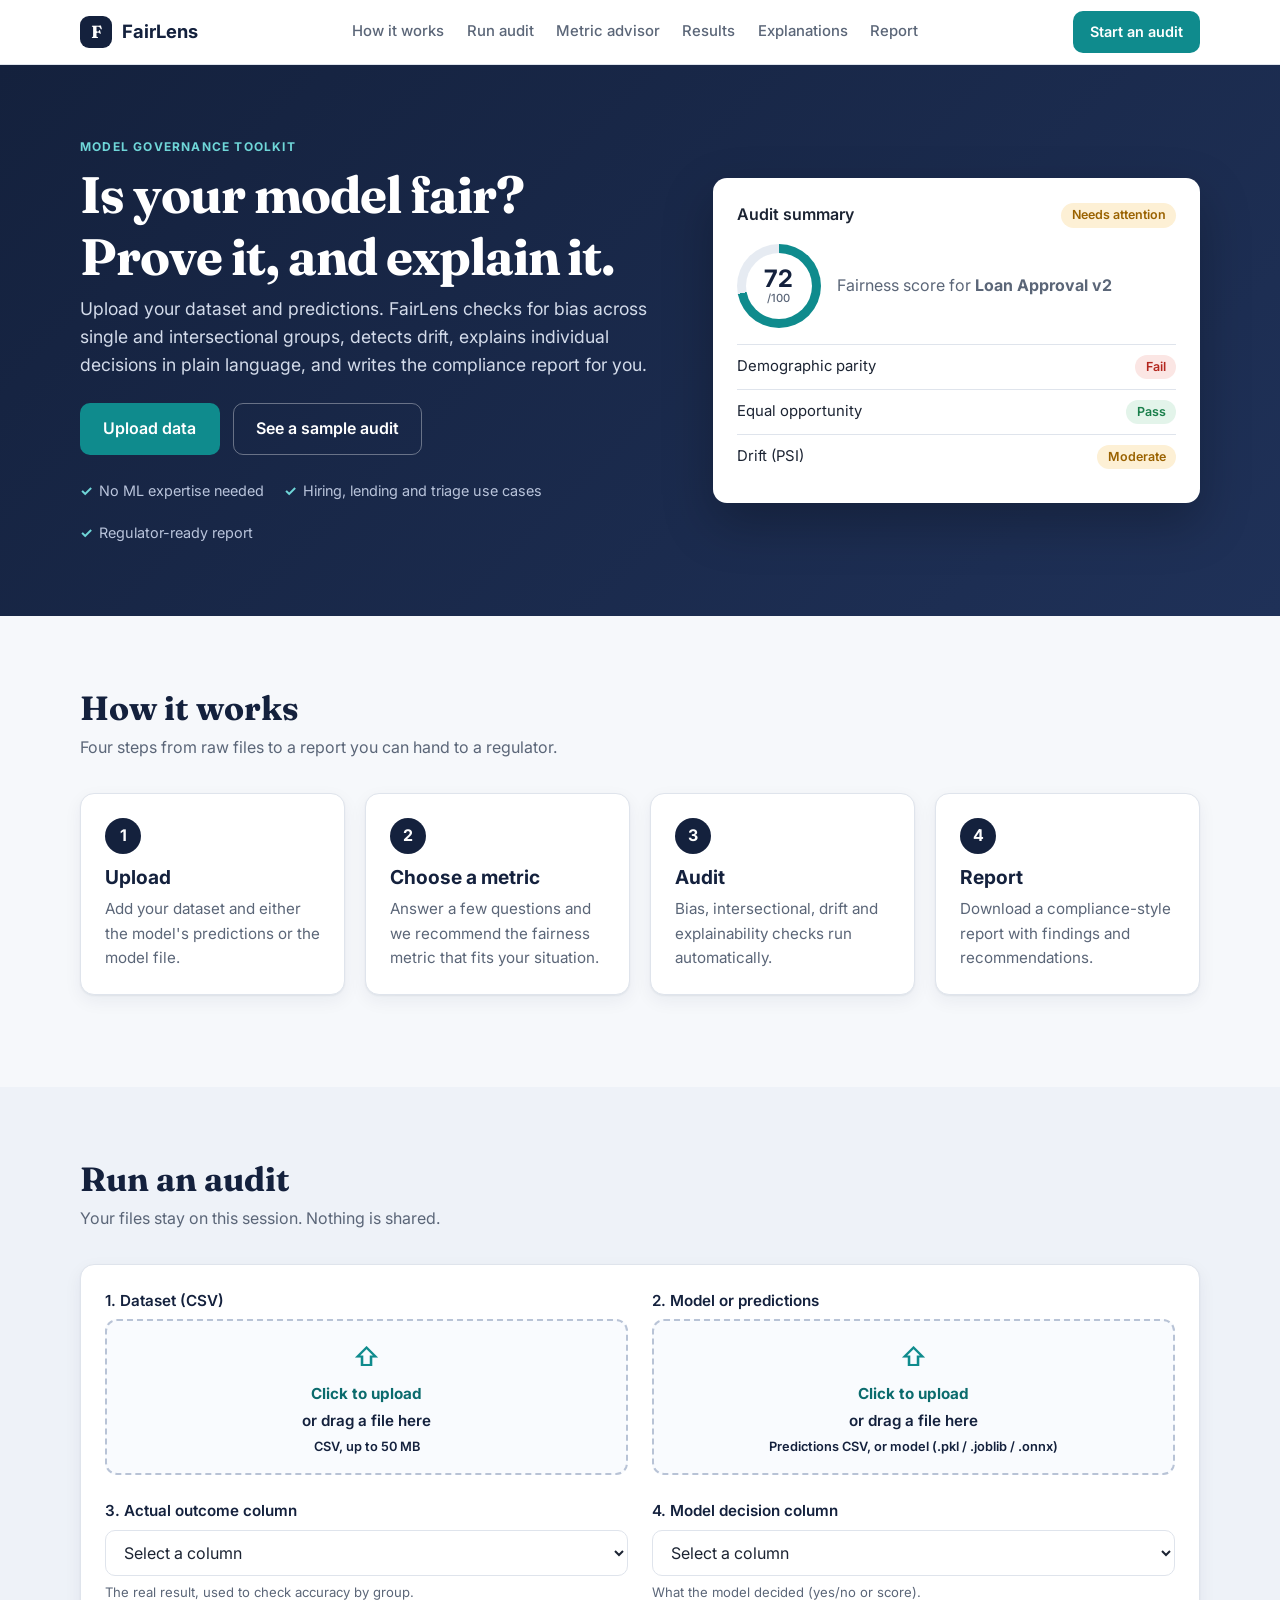
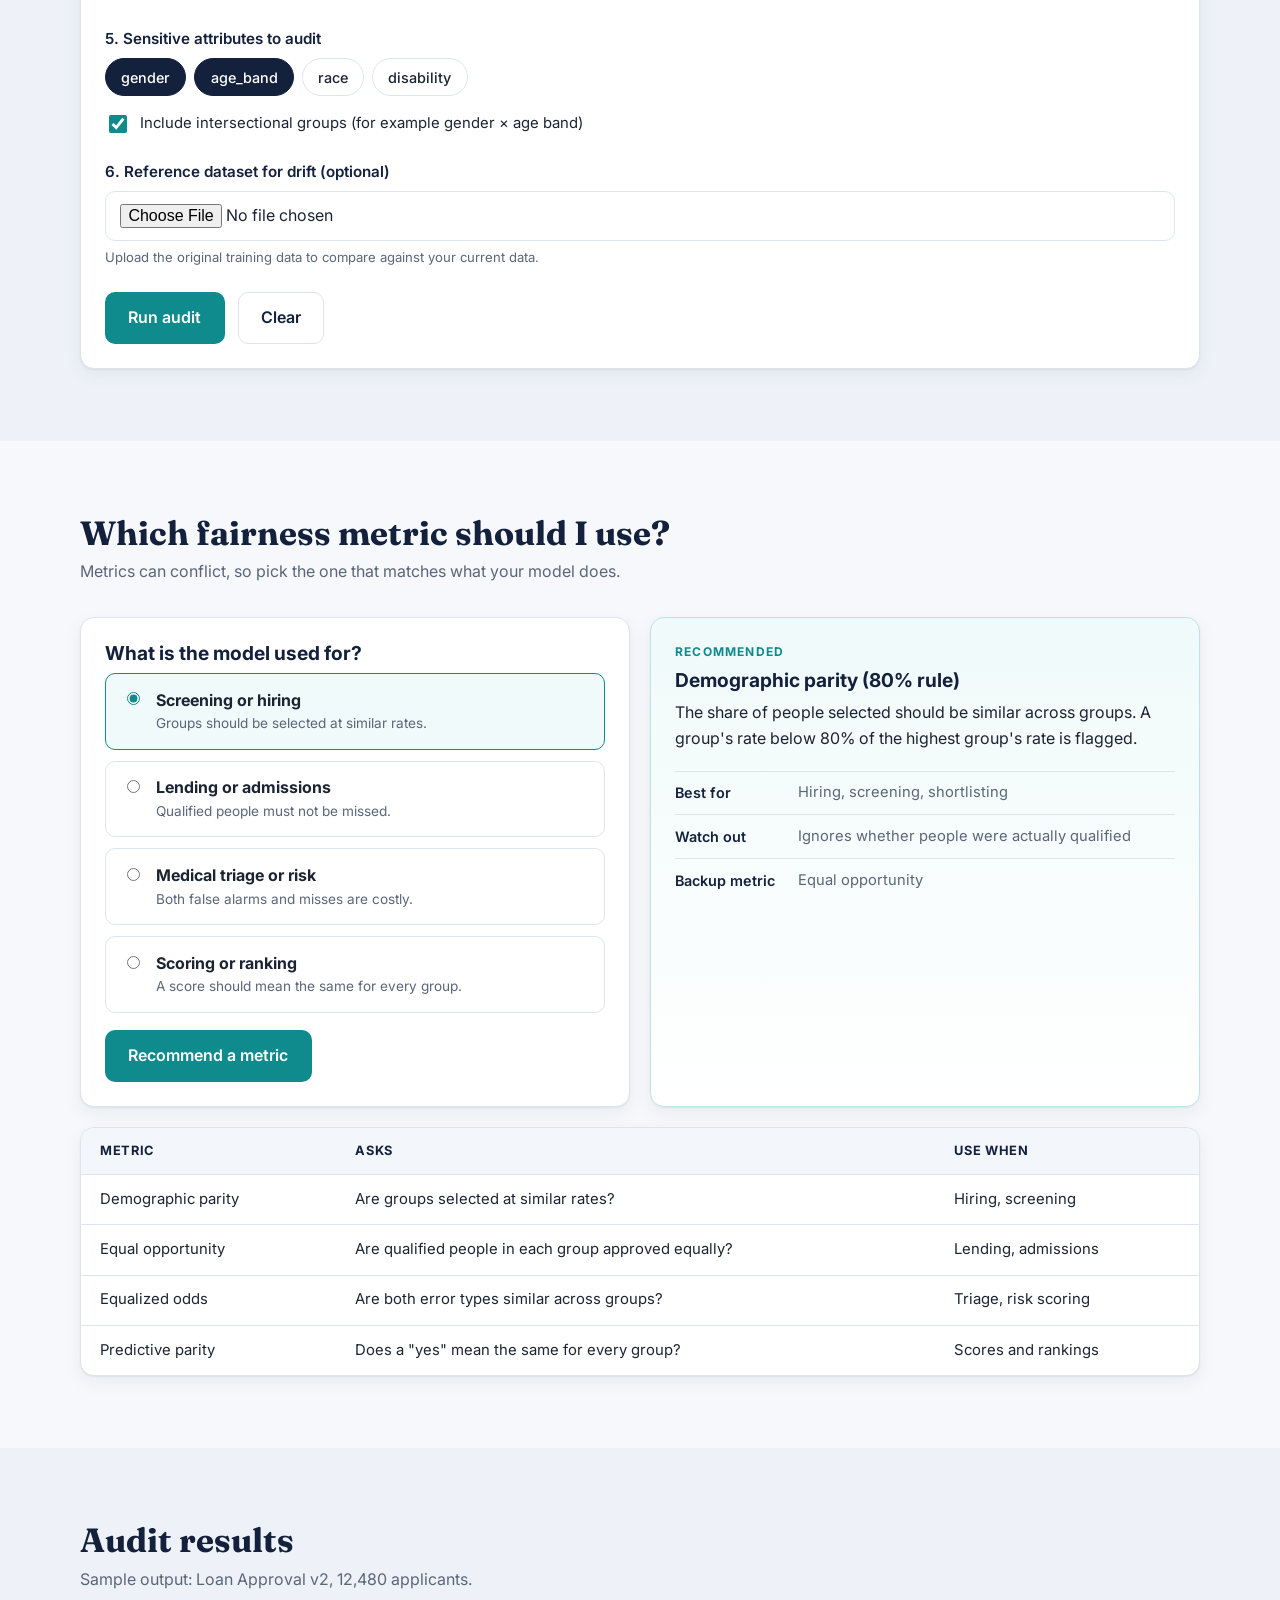
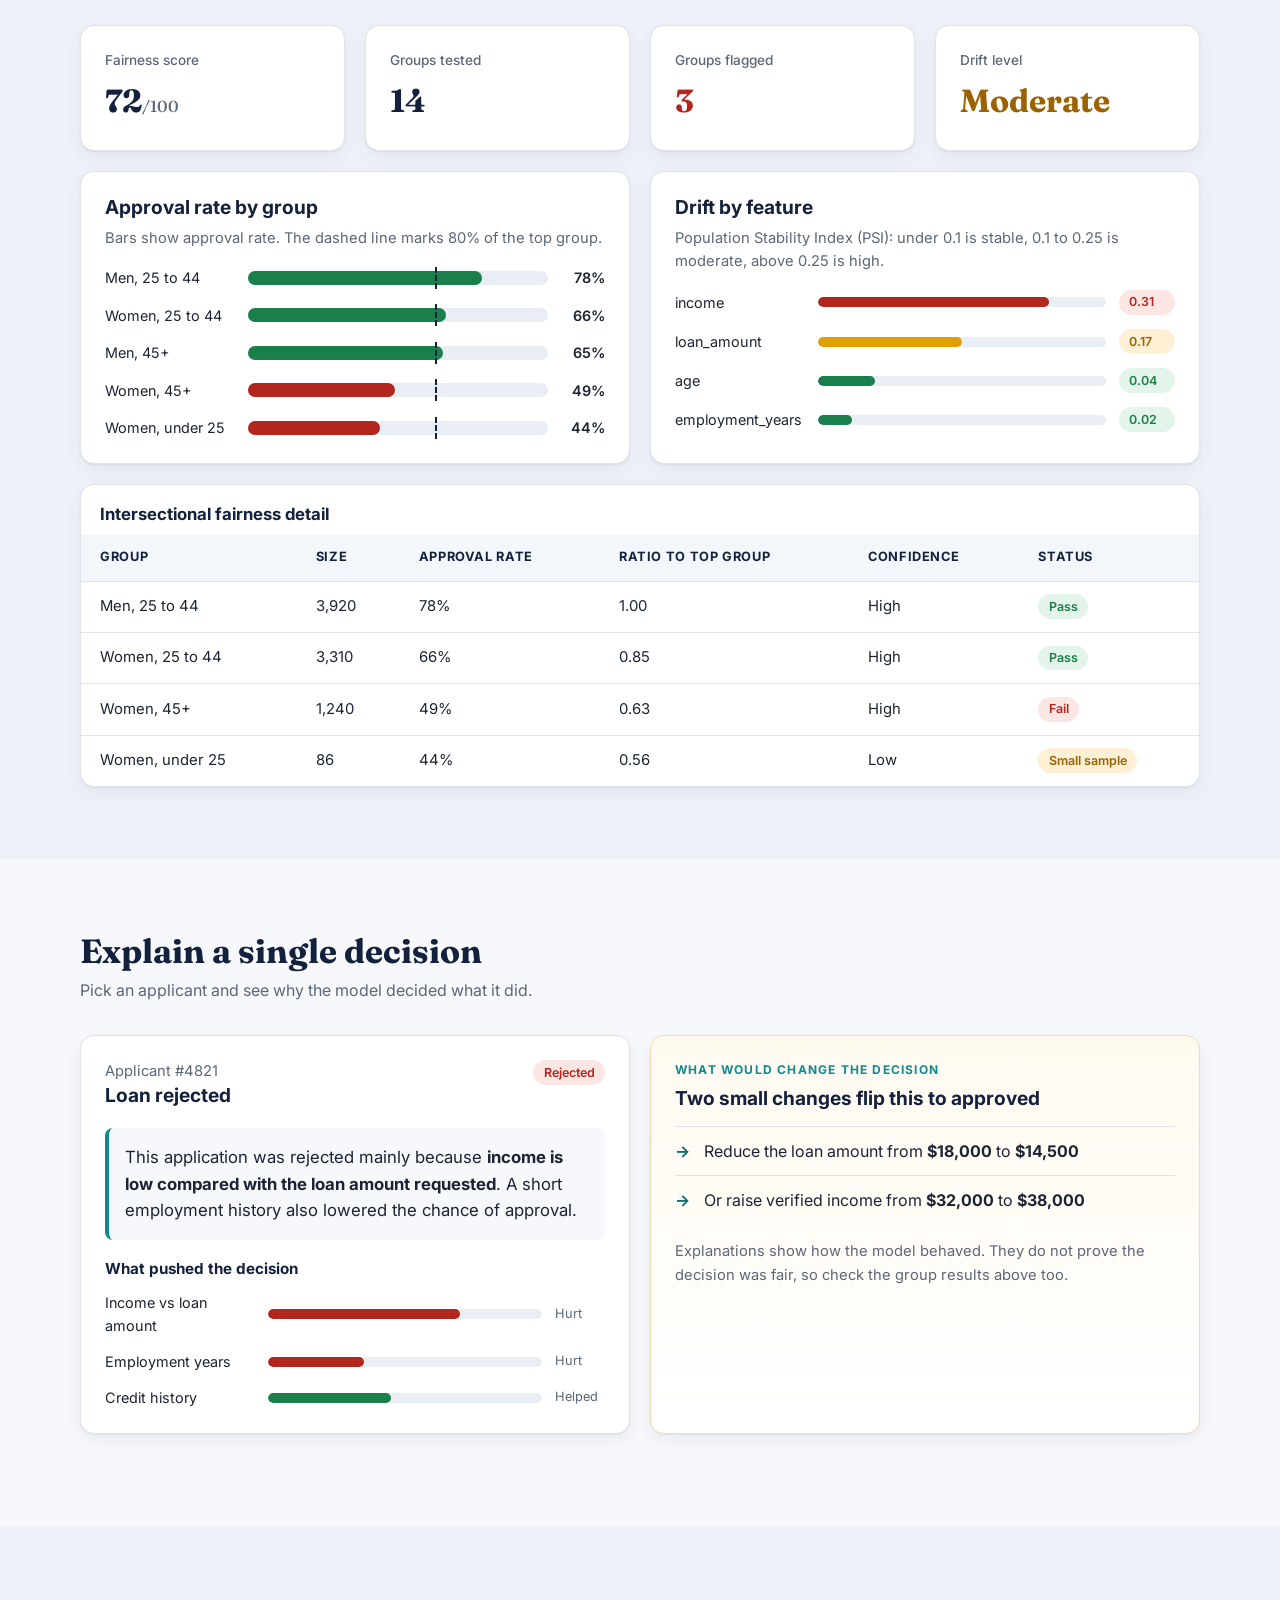
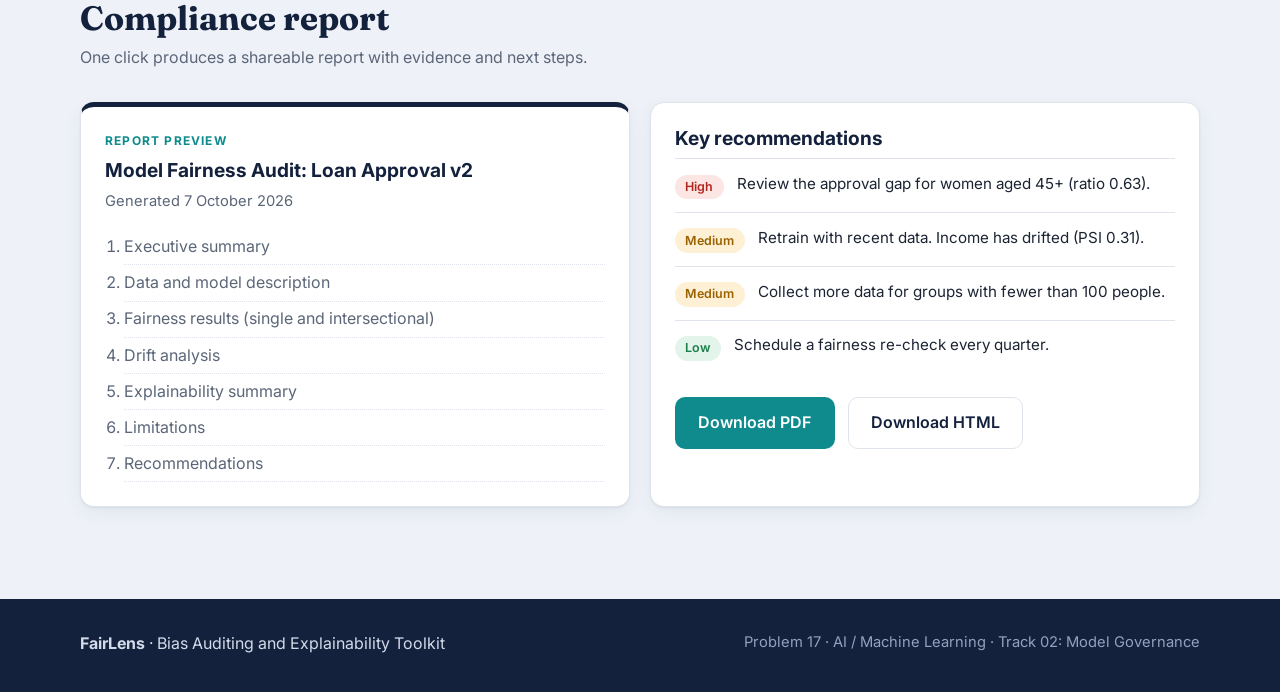
==== index.html @ 7bd5ad3d "Add FairLens audit engine, FastAPI server, and interactive front end - engine/: fairness (single + i" ====
<!DOCTYPE html>
<html lang="en">
<head>
  <meta charset="UTF-8">
  <meta name="viewport" content="width=device-width, initial-scale=1.0">
  <title>FairLens | Bias Audit &amp; Explainability Toolkit</title>
  <meta name="description" content="Upload a dataset and model predictions to get a bias, drift and explainability audit in plain language.">
  <link rel="preconnect" href="https://fonts.googleapis.com">
  <link rel="preconnect" href="https://fonts.gstatic.com" crossorigin>
  <link href="https://fonts.googleapis.com/css2?family=Inter:wght@400;500;600;700&family=Fraunces:opsz,wght@9..144,600;9..144,700&display=swap" rel="stylesheet">
  <link rel="stylesheet" href="style.css">
</head>
<body>

  <!-- ===== HEADER ===== -->
  <header class="site-header">
    <div class="container header-inner">
      <a href="#top" class="logo"><span class="logo-mark">F</span>FairLens</a>
      <nav class="nav" aria-label="Main navigation">
        <a href="#how">How it works</a>
        <a href="#audit">Run audit</a>
        <a href="#advisor">Metric advisor</a>
        <a href="#results">Results</a>
        <a href="#explain">Explanations</a>
        <a href="#report">Report</a>
      </nav>
      <a href="#audit" class="btn btn-primary btn-sm">Start an audit</a>
    </div>
  </header>

  <main id="top">

    <!-- ===== HERO ===== -->
    <section class="hero">
      <div class="container hero-inner">
        <div class="hero-text">
          <p class="eyebrow">Model governance toolkit</p>
          <h1>Is your model fair? Prove it, and explain it.</h1>
          <p class="lead">Upload your dataset and predictions. FairLens checks for bias across single and intersectional groups, detects drift, explains individual decisions in plain language, and writes the compliance report for you.</p>
          <div class="hero-actions">
            <a href="#audit" class="btn btn-primary">Upload data</a>
            <a href="#results" class="btn btn-ghost">See a sample audit</a>
          </div>
          <ul class="hero-points">
            <li>No ML expertise needed</li>
            <li>Hiring, lending and triage use cases</li>
            <li>Regulator-ready report</li>
          </ul>
        </div>
        <div class="hero-card" aria-hidden="true">
          <div class="hero-card-head">
            <span>Audit summary</span>
            <span class="badge badge-warn">Needs attention</span>
          </div>
          <div class="score-row">
            <div class="score-ring"><span>72</span><small>/100</small></div>
            <p>Fairness score for <strong>Loan Approval v2</strong></p>
          </div>
          <ul class="mini-list">
            <li><span>Demographic parity</span><span class="badge badge-bad">Fail</span></li>
            <li><span>Equal opportunity</span><span class="badge badge-ok">Pass</span></li>
            <li><span>Drift (PSI)</span><span class="badge badge-warn">Moderate</span></li>
          </ul>
        </div>
      </div>
    </section>

    <!-- ===== HOW IT WORKS ===== -->
    <section id="how" class="section">
      <div class="container">
        <h2 class="section-title">How it works</h2>
        <p class="section-sub">Four steps from raw files to a report you can hand to a regulator.</p>
        <div class="grid grid-4">
          <article class="card step">
            <span class="step-num">1</span>
            <h3>Upload</h3>
            <p>Add your dataset and either the model's predictions or the model file.</p>
          </article>
          <article class="card step">
            <span class="step-num">2</span>
            <h3>Choose a metric</h3>
            <p>Answer a few questions and we recommend the fairness metric that fits your situation.</p>
          </article>
          <article class="card step">
            <span class="step-num">3</span>
            <h3>Audit</h3>
            <p>Bias, intersectional, drift and explainability checks run automatically.</p>
          </article>
          <article class="card step">
            <span class="step-num">4</span>
            <h3>Report</h3>
            <p>Download a compliance-style report with findings and recommendations.</p>
          </article>
        </div>
      </div>
    </section>

    <!-- ===== UPLOAD / RUN AUDIT ===== -->
    <section id="audit" class="section section-alt">
      <div class="container">
        <h2 class="section-title">Run an audit</h2>
        <p class="section-sub">Your files stay on this session. Nothing is shared.</p>

        <form class="card form" action="#" method="post" enctype="multipart/form-data">
          <div class="form-grid">

            <div class="field">
              <label for="dataset">1. Dataset (CSV)</label>
              <label class="dropzone" for="dataset">
                <span class="dropzone-icon">&#8679;</span>
                <strong>Click to upload</strong> or drag a file here
                <small>CSV, up to 50 MB</small>
              </label>
              <input type="file" id="dataset" name="dataset" accept=".csv" class="visually-hidden">
            </div>

            <div class="field">
              <label for="predictions">2. Model or predictions</label>
              <label class="dropzone" for="predictions">
                <span class="dropzone-icon">&#8679;</span>
                <strong>Click to upload</strong> or drag a file here
                <small>Predictions CSV, or model (.pkl / .joblib / .onnx)</small>
              </label>
              <input type="file" id="predictions" name="predictions" accept=".csv,.pkl,.joblib,.onnx" class="visually-hidden">
            </div>

            <div class="field">
              <label for="target">3. Actual outcome column</label>
              <select id="target" name="target">
                <option>Select a column</option>
                <option>loan_repaid</option>
                <option>hired</option>
                <option>income_over_50k</option>
              </select>
              <small class="hint">The real result, used to check accuracy by group.</small>
            </div>

            <div class="field">
              <label for="prediction-col">4. Model decision column</label>
              <select id="prediction-col" name="prediction-col">
                <option>Select a column</option>
                <option>predicted_approval</option>
                <option>predicted_hire</option>
              </select>
              <small class="hint">What the model decided (yes/no or score).</small>
            </div>

            <div class="field field-wide">
              <label for="sensitive">5. Sensitive attributes to audit</label>
              <div class="chips" id="sensitive">
                <label class="chip"><input type="checkbox" name="sensitive" value="gender" checked><span>gender</span></label>
                <label class="chip"><input type="checkbox" name="sensitive" value="age_band" checked><span>age_band</span></label>
                <label class="chip"><input type="checkbox" name="sensitive" value="race"><span>race</span></label>
                <label class="chip"><input type="checkbox" name="sensitive" value="disability"><span>disability</span></label>
              </div>
              <label class="check">
                <input type="checkbox" name="intersectional" checked>
                <span>Include intersectional groups (for example gender &times; age band)</span>
              </label>
            </div>

            <div class="field field-wide">
              <label for="reference">6. Reference dataset for drift (optional)</label>
              <input type="file" id="reference" name="reference" accept=".csv" class="file-input">
              <small class="hint">Upload the original training data to compare against your current data.</small>
            </div>
          </div>

          <div class="form-actions">
            <button type="submit" class="btn btn-primary">Run audit</button>
            <button type="reset" class="btn btn-ghost">Clear</button>
          </div>
        </form>
      </div>
    </section>

    <!-- ===== METRIC ADVISOR ===== -->
    <section id="advisor" class="section">
      <div class="container">
        <h2 class="section-title">Which fairness metric should I use?</h2>
        <p class="section-sub">Metrics can conflict, so pick the one that matches what your model does.</p>

        <div class="grid grid-2">
          <article class="card advisor">
            <h3>What is the model used for?</h3>
            <form action="#" class="advisor-form">
              <label class="option"><input type="radio" name="usecase" checked><span><strong>Screening or hiring</strong><small>Groups should be selected at similar rates.</small></span></label>
              <label class="option"><input type="radio" name="usecase"><span><strong>Lending or admissions</strong><small>Qualified people must not be missed.</small></span></label>
              <label class="option"><input type="radio" name="usecase"><span><strong>Medical triage or risk</strong><small>Both false alarms and misses are costly.</small></span></label>
              <label class="option"><input type="radio" name="usecase"><span><strong>Scoring or ranking</strong><small>A score should mean the same for every group.</small></span></label>
              <button type="submit" class="btn btn-primary">Recommend a metric</button>
            </form>
          </article>

          <article class="card recommend">
            <p class="eyebrow">Recommended</p>
            <h3>Demographic parity (80% rule)</h3>
            <p>The share of people selected should be similar across groups. A group's rate below 80% of the highest group's rate is flagged.</p>
            <dl class="facts">
              <div><dt>Best for</dt><dd>Hiring, screening, shortlisting</dd></div>
              <div><dt>Watch out</dt><dd>Ignores whether people were actually qualified</dd></div>
              <div><dt>Backup metric</dt><dd>Equal opportunity</dd></div>
            </dl>
          </article>
        </div>

        <div class="table-wrap">
          <table class="table">
            <caption class="visually-hidden">Fairness metrics and when to use them</caption>
            <thead><tr><th>Metric</th><th>Asks</th><th>Use when</th></tr></thead>
            <tbody>
              <tr><td>Demographic parity</td><td>Are groups selected at similar rates?</td><td>Hiring, screening</td></tr>
              <tr><td>Equal opportunity</td><td>Are qualified people in each group approved equally?</td><td>Lending, admissions</td></tr>
              <tr><td>Equalized odds</td><td>Are both error types similar across groups?</td><td>Triage, risk scoring</td></tr>
              <tr><td>Predictive parity</td><td>Does a "yes" mean the same for every group?</td><td>Scores and rankings</td></tr>
            </tbody>
          </table>
        </div>
      </div>
    </section>

    <!-- ===== RESULTS ===== -->
    <section id="results" class="section section-alt">
      <div class="container">
        <h2 class="section-title">Audit results</h2>
        <p class="section-sub">Sample output: Loan Approval v2, 12,480 applicants.</p>

        <div class="grid grid-4 stats">
          <div class="card stat"><span class="stat-label">Fairness score</span><span class="stat-value">72<small>/100</small></span></div>
          <div class="card stat"><span class="stat-label">Groups tested</span><span class="stat-value">14</span></div>
          <div class="card stat stat-bad"><span class="stat-label">Groups flagged</span><span class="stat-value">3</span></div>
          <div class="card stat stat-warn"><span class="stat-label">Drift level</span><span class="stat-value">Moderate</span></div>
        </div>

        <div class="grid grid-2">
          <!-- Bias by group -->
          <article class="card">
            <h3>Approval rate by group</h3>
            <p class="muted">Bars show approval rate. The dashed line marks 80% of the top group.</p>
            <div class="bars">
              <div class="bar-row"><span class="bar-label">Men, 25 to 44</span><div class="bar-track"><div class="bar bar-ok" style="width:78%"></div><span class="threshold"></span></div><span class="bar-value">78%</span></div>
              <div class="bar-row"><span class="bar-label">Women, 25 to 44</span><div class="bar-track"><div class="bar bar-ok" style="width:66%"></div><span class="threshold"></span></div><span class="bar-value">66%</span></div>
              <div class="bar-row"><span class="bar-label">Men, 45+</span><div class="bar-track"><div class="bar bar-ok" style="width:65%"></div><span class="threshold"></span></div><span class="bar-value">65%</span></div>
              <div class="bar-row"><span class="bar-label">Women, 45+</span><div class="bar-track"><div class="bar bar-bad" style="width:49%"></div><span class="threshold"></span></div><span class="bar-value">49%</span></div>
              <div class="bar-row"><span class="bar-label">Women, under 25</span><div class="bar-track"><div class="bar bar-bad" style="width:44%"></div><span class="threshold"></span></div><span class="bar-value">44%</span></div>
            </div>
          </article>

          <!-- Drift -->
          <article class="card">
            <h3>Drift by feature</h3>
            <p class="muted">Population Stability Index (PSI): under 0.1 is stable, 0.1 to 0.25 is moderate, above 0.25 is high.</p>
            <ul class="drift-list">
              <li><span>income</span><div class="meter"><div class="meter-fill bar-bad" style="width:80%"></div></div><span class="badge badge-bad">0.31</span></li>
              <li><span>loan_amount</span><div class="meter"><div class="meter-fill bar-warn" style="width:50%"></div></div><span class="badge badge-warn">0.17</span></li>
              <li><span>age</span><div class="meter"><div class="meter-fill bar-ok" style="width:20%"></div></div><span class="badge badge-ok">0.04</span></li>
              <li><span>employment_years</span><div class="meter"><div class="meter-fill bar-ok" style="width:12%"></div></div><span class="badge badge-ok">0.02</span></li>
            </ul>
          </article>
        </div>

        <!-- Fairness table -->
        <div class="table-wrap">
          <table class="table">
            <caption>Intersectional fairness detail</caption>
            <thead>
              <tr><th>Group</th><th>Size</th><th>Approval rate</th><th>Ratio to top group</th><th>Confidence</th><th>Status</th></tr>
            </thead>
            <tbody>
              <tr><td>Men, 25 to 44</td><td>3,920</td><td>78%</td><td>1.00</td><td>High</td><td><span class="badge badge-ok">Pass</span></td></tr>
              <tr><td>Women, 25 to 44</td><td>3,310</td><td>66%</td><td>0.85</td><td>High</td><td><span class="badge badge-ok">Pass</span></td></tr>
              <tr><td>Women, 45+</td><td>1,240</td><td>49%</td><td>0.63</td><td>High</td><td><span class="badge badge-bad">Fail</span></td></tr>
              <tr><td>Women, under 25</td><td>86</td><td>44%</td><td>0.56</td><td>Low</td><td><span class="badge badge-warn">Small sample</span></td></tr>
            </tbody>
          </table>
        </div>
      </div>
    </section>

    <!-- ===== EXPLANATIONS ===== -->
    <section id="explain" class="section">
      <div class="container">
        <h2 class="section-title">Explain a single decision</h2>
        <p class="section-sub">Pick an applicant and see why the model decided what it did.</p>

        <div class="grid grid-2">
          <article class="card decision">
            <div class="decision-head">
              <div>
                <p class="muted">Applicant #4821</p>
                <h3>Loan rejected</h3>
              </div>
              <span class="badge badge-bad">Rejected</span>
            </div>
            <p class="plain">This application was rejected mainly because <strong>income is low compared with the loan amount requested</strong>. A short employment history also lowered the chance of approval.</p>

            <h4>What pushed the decision</h4>
            <ul class="factors">
              <li><span>Income vs loan amount</span><div class="factor-track"><div class="factor factor-neg" style="width:70%"></div></div><span class="factor-note">Hurt</span></li>
              <li><span>Employment years</span><div class="factor-track"><div class="factor factor-neg" style="width:35%"></div></div><span class="factor-note">Hurt</span></li>
              <li><span>Credit history</span><div class="factor-track"><div class="factor factor-pos" style="width:45%"></div></div><span class="factor-note">Helped</span></li>
            </ul>
          </article>

          <article class="card counterfactual">
            <p class="eyebrow">What would change the decision</p>
            <h3>Two small changes flip this to approved</h3>
            <ul class="check-list">
              <li>Reduce the loan amount from <strong>$18,000</strong> to <strong>$14,500</strong></li>
              <li>Or raise verified income from <strong>$32,000</strong> to <strong>$38,000</strong></li>
            </ul>
            <p class="muted">Explanations show how the model behaved. They do not prove the decision was fair, so check the group results above too.</p>
          </article>
        </div>
      </div>
    </section>

    <!-- ===== REPORT ===== -->
    <section id="report" class="section section-alt">
      <div class="container">
        <h2 class="section-title">Compliance report</h2>
        <p class="section-sub">One click produces a shareable report with evidence and next steps.</p>

        <div class="grid grid-2">
          <article class="card paper">
            <p class="eyebrow">Report preview</p>
            <h3>Model Fairness Audit: Loan Approval v2</h3>
            <p class="muted">Generated 7 October 2026</p>
            <ol class="toc">
              <li>Executive summary</li>
              <li>Data and model description</li>
              <li>Fairness results (single and intersectional)</li>
              <li>Drift analysis</li>
              <li>Explainability summary</li>
              <li>Limitations</li>
              <li>Recommendations</li>
            </ol>
          </article>

          <article class="card">
            <h3>Key recommendations</h3>
            <ul class="reco">
              <li><span class="badge badge-bad">High</span> Review the approval gap for women aged 45+ (ratio 0.63).</li>
              <li><span class="badge badge-warn">Medium</span> Retrain with recent data. Income has drifted (PSI 0.31).</li>
              <li><span class="badge badge-warn">Medium</span> Collect more data for groups with fewer than 100 people.</li>
              <li><span class="badge badge-ok">Low</span> Schedule a fairness re-check every quarter.</li>
            </ul>
            <div class="form-actions">
              <a href="#" class="btn btn-primary">Download PDF</a>
              <a href="#" class="btn btn-ghost">Download HTML</a>
            </div>
          </article>
        </div>
      </div>
    </section>

  </main>

  <!-- ===== FOOTER ===== -->
  <footer class="site-footer">
    <div class="container footer-inner">
      <p><strong>FairLens</strong> &middot; Bias Auditing and Explainability Toolkit</p>
      <p class="muted">Problem 17 &middot; AI / Machine Learning &middot; Track 02: Model Governance</p>
    </div>
  </footer>

  <script src="app.js"></script>
</body>
</html>
---- style.css ----
/* ===== FairLens styles ===== */

:root {
  --navy: #14213d;
  --navy-2: #1f3158;
  --teal: #0f8b8d;
  --teal-dark: #0b6b6d;
  --bg: #f6f8fb;
  --surface: #ffffff;
  --text: #1c2433;
  --muted: #5b6678;
  --border: #dfe4ec;

  --ok: #1a7f4b;
  --ok-bg: #e3f4ea;
  --warn: #9a6200;
  --warn-bg: #fdf0d5;
  --bad: #b3261e;
  --bad-bg: #fbe6e4;

  --radius: 14px;
  --shadow: 0 1px 2px rgba(20, 33, 61, .06), 0 6px 18px rgba(20, 33, 61, .06);
}

/* ===== Base ===== */
*, *::before, *::after { box-sizing: border-box; }

html { scroll-behavior: smooth; scroll-padding-top: 80px; }

body {
  margin: 0;
  font-family: "Inter", system-ui, -apple-system, "Segoe UI", sans-serif;
  font-size: 16px;
  line-height: 1.6;
  color: var(--text);
  background: var(--bg);
}

h1, h2, h3, h4 { line-height: 1.2; margin: 0 0 .5rem; color: var(--navy); }
h1, h2 { font-family: "Fraunces", Georgia, serif; }
h1 { font-size: clamp(2rem, 4.5vw, 3.2rem); letter-spacing: -.02em; }
h2 { font-size: clamp(1.6rem, 3vw, 2.1rem); }
h3 { font-size: 1.2rem; }
h4 { font-size: .95rem; margin-top: 1.25rem; }
p { margin: 0 0 1rem; }
a { color: var(--teal-dark); }

.container { width: min(1120px, 100% - 2.5rem); margin-inline: auto; }
.muted { color: var(--muted); font-size: .92rem; }

.visually-hidden {
  position: absolute; width: 1px; height: 1px; padding: 0; margin: -1px;
  overflow: hidden; clip: rect(0, 0, 0, 0); white-space: nowrap; border: 0;
}

:focus-visible { outline: 3px solid var(--teal); outline-offset: 2px; }

/* ===== Header ===== */
.site-header {
  position: sticky; top: 0; z-index: 50;
  background: rgba(255, 255, 255, .92);
  backdrop-filter: blur(8px);
  border-bottom: 1px solid var(--border);
}
.header-inner { display: flex; align-items: center; justify-content: space-between; gap: 1rem; height: 64px; }

.logo { display: flex; align-items: center; gap: .6rem; font-weight: 700; font-size: 1.15rem; color: var(--navy); text-decoration: none; }
.logo-mark {
  display: grid; place-items: center; width: 32px; height: 32px;
  background: var(--navy); color: #fff; border-radius: 9px;
  font-family: "Fraunces", serif; font-size: 1.1rem;
}

.nav { display: flex; gap: 1.4rem; }
.nav a { color: var(--muted); text-decoration: none; font-size: .93rem; font-weight: 500; }
.nav a:hover { color: var(--navy); }

/* ===== Buttons ===== */
.btn {
  display: inline-flex; align-items: center; justify-content: center;
  padding: .75rem 1.4rem; border-radius: 10px;
  font: inherit; font-weight: 600; text-decoration: none; cursor: pointer;
  border: 1px solid transparent; transition: background .15s, transform .15s;
}
.btn-sm { padding: .5rem 1rem; font-size: .9rem; }
.btn-primary { background: var(--teal); color: #fff; }
.btn-primary:hover { background: var(--teal-dark); transform: translateY(-1px); }
.btn-ghost { background: transparent; color: var(--navy); border-color: var(--border); }
.btn-ghost:hover { background: #fff; border-color: var(--navy-2); }

/* ===== Hero ===== */
.hero { background: linear-gradient(135deg, var(--navy) 0%, var(--navy-2) 100%); color: #fff; padding: 4.5rem 0; }
.hero h1 { color: #fff; }
.hero-inner { display: grid; grid-template-columns: 1.2fr 1fr; gap: 3rem; align-items: center; }
.eyebrow { text-transform: uppercase; letter-spacing: .1em; font-size: .75rem; font-weight: 700; color: var(--teal); margin-bottom: .5rem; }
.hero .eyebrow { color: #6fd6d8; }
.lead { font-size: 1.1rem; color: #d3dbea; max-width: 56ch; }
.hero-actions { display: flex; gap: .8rem; flex-wrap: wrap; margin: 1.5rem 0; }
.hero .btn-ghost { color: #fff; border-color: rgba(255, 255, 255, .35); }
.hero .btn-ghost:hover { background: rgba(255, 255, 255, .1); }
.hero-points { list-style: none; padding: 0; margin: 0; display: flex; gap: 1.2rem; flex-wrap: wrap; color: #b9c4db; font-size: .9rem; }
.hero-points li::before { content: "\2713"; color: #6fd6d8; margin-right: .4rem; font-weight: 700; }

.hero-card { background: #fff; color: var(--text); border-radius: var(--radius); padding: 1.5rem; box-shadow: 0 20px 50px rgba(0, 0, 0, .25); }
.hero-card-head { display: flex; justify-content: space-between; align-items: center; font-weight: 600; margin-bottom: 1rem; }
.score-row { display: flex; align-items: center; gap: 1rem; margin-bottom: 1rem; }
.score-row p { margin: 0; color: var(--muted); }
.score-ring {
  flex: none; width: 84px; height: 84px; border-radius: 50%;
  display: grid; place-content: center; text-align: center;
  background: conic-gradient(var(--teal) 0 72%, #e6ebf2 72% 100%);
  position: relative; font-weight: 700; font-size: 1.5rem; color: var(--navy);
}
.score-ring::before { content: ""; position: absolute; inset: 9px; background: #fff; border-radius: 50%; }
.score-ring span, .score-ring small { position: relative; line-height: 1; }
.score-ring small { font-size: .7rem; color: var(--muted); font-weight: 500; margin-top: 2px; }
.mini-list { list-style: none; padding: 0; margin: 0; }
.mini-list li { display: flex; justify-content: space-between; align-items: center; padding: .6rem 0; border-top: 1px solid var(--border); font-size: .93rem; }

/* ===== Sections ===== */
.section { padding: 4.5rem 0; }
.section-alt { background: #eef2f8; }
.section-title { margin-bottom: .4rem; }
.section-sub { color: var(--muted); margin-bottom: 2rem; max-width: 62ch; }

/* ===== Layout helpers ===== */
.grid { display: grid; gap: 1.25rem; margin-bottom: 1.25rem; }
.grid-2 { grid-template-columns: repeat(2, 1fr); }
.grid-4 { grid-template-columns: repeat(4, 1fr); }

/* ===== Cards ===== */
.card { background: var(--surface); border: 1px solid var(--border); border-radius: var(--radius); padding: 1.5rem; box-shadow: var(--shadow); }

.step { position: relative; }
.step-num {
  display: grid; place-items: center; width: 36px; height: 36px; margin-bottom: .8rem;
  background: var(--navy); color: #fff; border-radius: 50%; font-weight: 700;
}
.step p { color: var(--muted); margin: 0; font-size: .95rem; }

/* ===== Badges ===== */
.badge { display: inline-block; padding: .15rem .65rem; border-radius: 999px; font-size: .78rem; font-weight: 600; white-space: nowrap; }
.badge-ok { background: var(--ok-bg); color: var(--ok); }
.badge-warn { background: var(--warn-bg); color: var(--warn); }
.badge-bad { background: var(--bad-bg); color: var(--bad); }

/* ===== Form ===== */
.form-grid { display: grid; grid-template-columns: 1fr 1fr; gap: 1.5rem; }
.field { display: flex; flex-direction: column; gap: .4rem; }
.field-wide { grid-column: 1 / -1; }
.field > label:not(.dropzone):not(.check), .field > label[for] { font-weight: 600; font-size: .95rem; color: var(--navy); }
.hint { color: var(--muted); font-size: .82rem; }

select, .file-input {
  width: 100%; padding: .7rem .9rem; font: inherit; color: var(--text);
  background: #fff; border: 1px solid var(--border); border-radius: 10px;
}
select:hover, .file-input:hover { border-color: var(--navy-2); }

.dropzone {
  display: flex; flex-direction: column; align-items: center; justify-content: center; gap: .2rem;
  min-height: 130px; padding: 1rem; text-align: center; cursor: pointer;
  border: 2px dashed #b8c3d6; border-radius: 12px; background: #f9fbfe; color: var(--muted);
  font-weight: 400; transition: border-color .15s, background .15s;
}
.dropzone:hover { border-color: var(--teal); background: #f0fafa; }
.dropzone strong { color: var(--teal-dark); }
.dropzone small { font-size: .8rem; }
.dropzone-icon { font-size: 1.6rem; color: var(--teal); }

.chips { display: flex; flex-wrap: wrap; gap: .5rem; }
.chip input { position: absolute; opacity: 0; pointer-events: none; }
.chip span {
  display: inline-block; padding: .4rem .95rem; border: 1px solid var(--border);
  border-radius: 999px; background: #fff; cursor: pointer; font-size: .9rem; font-weight: 500;
}
.chip input:checked + span { background: var(--navy); color: #fff; border-color: var(--navy); }
.chip input:focus-visible + span { outline: 3px solid var(--teal); outline-offset: 2px; }

.check { display: flex; align-items: center; gap: .6rem; margin-top: .6rem; font-size: .93rem; font-weight: 400; }
.check input { width: 18px; height: 18px; accent-color: var(--teal); }

.form-actions { display: flex; gap: .8rem; margin-top: 1.5rem; flex-wrap: wrap; }

/* ===== Advisor ===== */
.advisor-form { display: flex; flex-direction: column; gap: .7rem; }
.option {
  display: flex; gap: .8rem; align-items: flex-start; padding: .85rem 1rem; cursor: pointer;
  border: 1px solid var(--border); border-radius: 10px; background: #fff; transition: border-color .15s, background .15s;
}
.option:hover { border-color: var(--teal); }
.option:has(input:checked) { border-color: var(--teal); background: #f0fafa; }
.option input { margin-top: .3rem; accent-color: var(--teal); }
.option span { display: flex; flex-direction: column; }
.option small { color: var(--muted); font-size: .85rem; }
.advisor-form .btn { align-self: flex-start; margin-top: .4rem; }

.recommend { background: linear-gradient(180deg, #f0fafa, #fff); border-color: #bfe3e4; }
.facts { margin: 1.2rem 0 0; }
.facts div { display: grid; grid-template-columns: 110px 1fr; gap: .8rem; padding: .6rem 0; border-top: 1px solid var(--border); }
.facts dt { font-weight: 600; color: var(--navy); font-size: .9rem; }
.facts dd { margin: 0; color: var(--muted); font-size: .92rem; }

/* ===== Tables ===== */
.table-wrap { overflow-x: auto; margin-top: 1.25rem; border: 1px solid var(--border); border-radius: var(--radius); background: #fff; box-shadow: var(--shadow); }
.table { width: 100%; border-collapse: collapse; font-size: .93rem; }
.table caption { text-align: left; padding: 1rem 1.2rem .4rem; font-weight: 700; font-size: 1.05rem; color: var(--navy); }
.table th, .table td { padding: .8rem 1.2rem; text-align: left; border-bottom: 1px solid var(--border); }
.table th { background: #f3f6fb; color: var(--navy); font-size: .8rem; text-transform: uppercase; letter-spacing: .05em; }
.table tbody tr:last-child td { border-bottom: 0; }
.table tbody tr:hover { background: #fafcff; }

/* ===== Results ===== */
.stat { display: flex; flex-direction: column; gap: .2rem; }
.stat-label { color: var(--muted); font-size: .85rem; font-weight: 500; }
.stat-value { font-family: "Fraunces", serif; font-size: 2rem; font-weight: 700; color: var(--navy); }
.stat-value small { font-size: 1rem; color: var(--muted); font-weight: 500; }
.stat-bad .stat-value { color: var(--bad); }
.stat-warn .stat-value { color: var(--warn); }

.bars { margin-top: 1rem; display: flex; flex-direction: column; gap: .9rem; }
.bar-row { display: grid; grid-template-columns: 130px 1fr 44px; gap: .8rem; align-items: center; font-size: .9rem; }
.bar-track { position: relative; height: 14px; background: #e9eef5; border-radius: 999px; }
.bar { height: 100%; border-radius: 999px; }
.threshold { position: absolute; top: -4px; bottom: -4px; left: 62.4%; border-left: 2px dashed var(--navy); }
.bar-value { font-weight: 600; text-align: right; }

.bar-ok { background: var(--ok); }
.bar-warn { background: #e0a100; }
.bar-bad { background: var(--bad); }

.drift-list { list-style: none; padding: 0; margin: 1rem 0 0; display: flex; flex-direction: column; gap: .9rem; }
.drift-list li { display: grid; grid-template-columns: 130px 1fr 56px; gap: .8rem; align-items: center; font-size: .9rem; }
.meter { height: 10px; background: #e9eef5; border-radius: 999px; overflow: hidden; }
.meter-fill { height: 100%; border-radius: 999px; }

/* ===== Explanation ===== */
.decision-head { display: flex; justify-content: space-between; align-items: flex-start; margin-bottom: .8rem; }
.decision-head p { margin: 0; }
.plain { font-size: 1.05rem; padding: 1rem; background: #f6f8fb; border-left: 4px solid var(--teal); border-radius: 8px; }
.factors { list-style: none; padding: 0; margin: .8rem 0 0; display: flex; flex-direction: column; gap: .8rem; }
.factors li { display: grid; grid-template-columns: 150px 1fr 50px; gap: .8rem; align-items: center; font-size: .9rem; }
.factor-track { height: 10px; background: #e9eef5; border-radius: 999px; overflow: hidden; }
.factor { height: 100%; border-radius: 999px; }
.factor-neg { background: var(--bad); }
.factor-pos { background: var(--ok); }
.factor-note { font-size: .8rem; color: var(--muted); }

.counterfactual { background: linear-gradient(180deg, #fffaf0, #fff); border-color: #f0dcae; }
.check-list { list-style: none; padding: 0; margin: 1rem 0; }
.check-list li { padding: .7rem 0 .7rem 1.8rem; position: relative; border-top: 1px solid var(--border); }
.check-list li::before { content: "\2192"; position: absolute; left: 0; color: var(--teal-dark); font-weight: 700; }

/* ===== Report ===== */
.paper { background: #fff; border-top: 5px solid var(--navy); }
.toc { padding-left: 1.2rem; margin: 1rem 0 0; color: var(--muted); }
.toc li { padding: .3rem 0; border-bottom: 1px dotted var(--border); }
.reco { list-style: none; padding: 0; margin: 0; }
.reco li { padding: .8rem 0; border-top: 1px solid var(--border); display: flex; gap: .8rem; align-items: flex-start; font-size: .95rem; }
.reco .badge { flex: none; margin-top: .15rem; }

/* ===== Footer ===== */
.site-footer { background: var(--navy); color: #d3dbea; padding: 2rem 0; }
.site-footer .muted { color: #93a1be; margin: 0; }
.site-footer p { margin: 0 0 .2rem; }
.footer-inner { display: flex; justify-content: space-between; gap: 1rem; flex-wrap: wrap; }

/* ===== Responsive ===== */
@media (max-width: 900px) {
  .nav { display: none; }
  .hero-inner, .grid-2 { grid-template-columns: 1fr; }
  .grid-4 { grid-template-columns: repeat(2, 1fr); }
  .form-grid { grid-template-columns: 1fr; }
  .section { padding: 3rem 0; }
}

@media (max-width: 560px) {
  .grid-4 { grid-template-columns: 1fr; }
  .bar-row, .drift-list li { grid-template-columns: 100px 1fr 44px; }
  .factors li { grid-template-columns: 110px 1fr 46px; }
  .facts div { grid-template-columns: 1fr; gap: 0; }
}
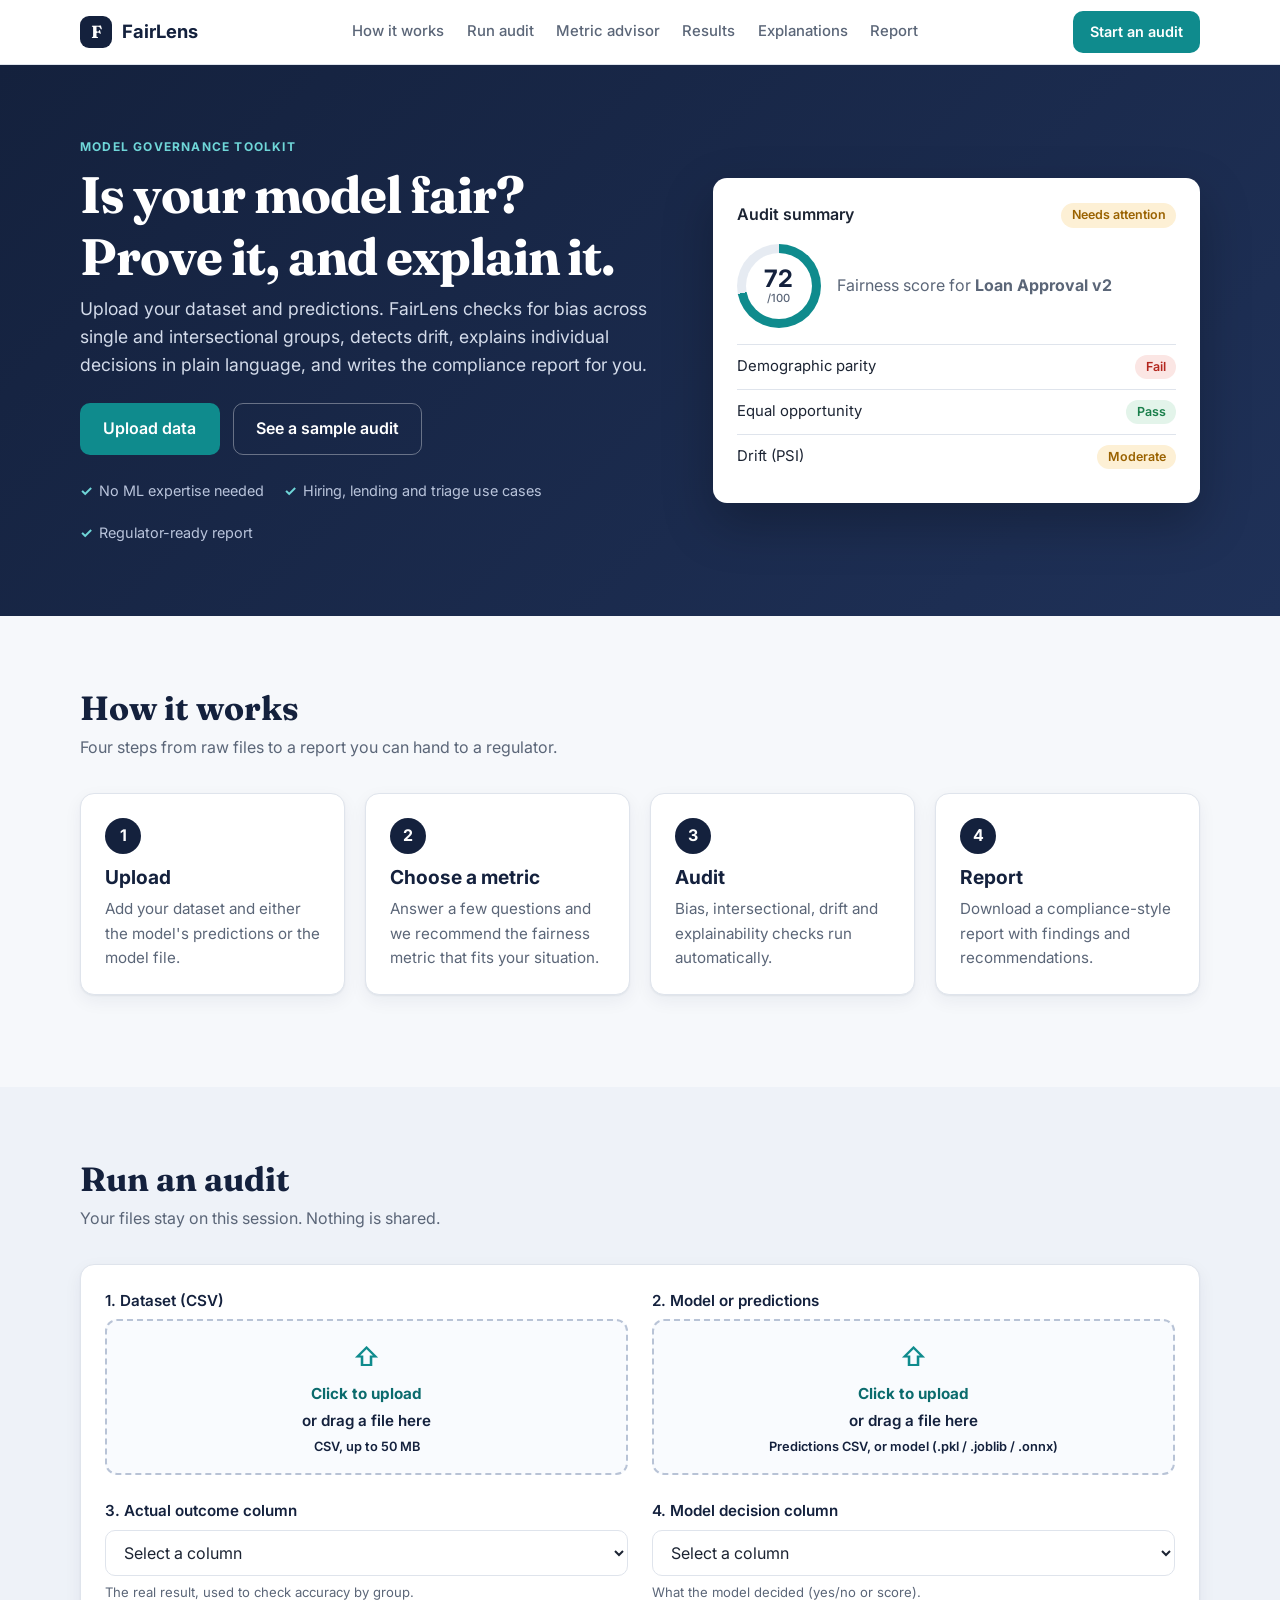
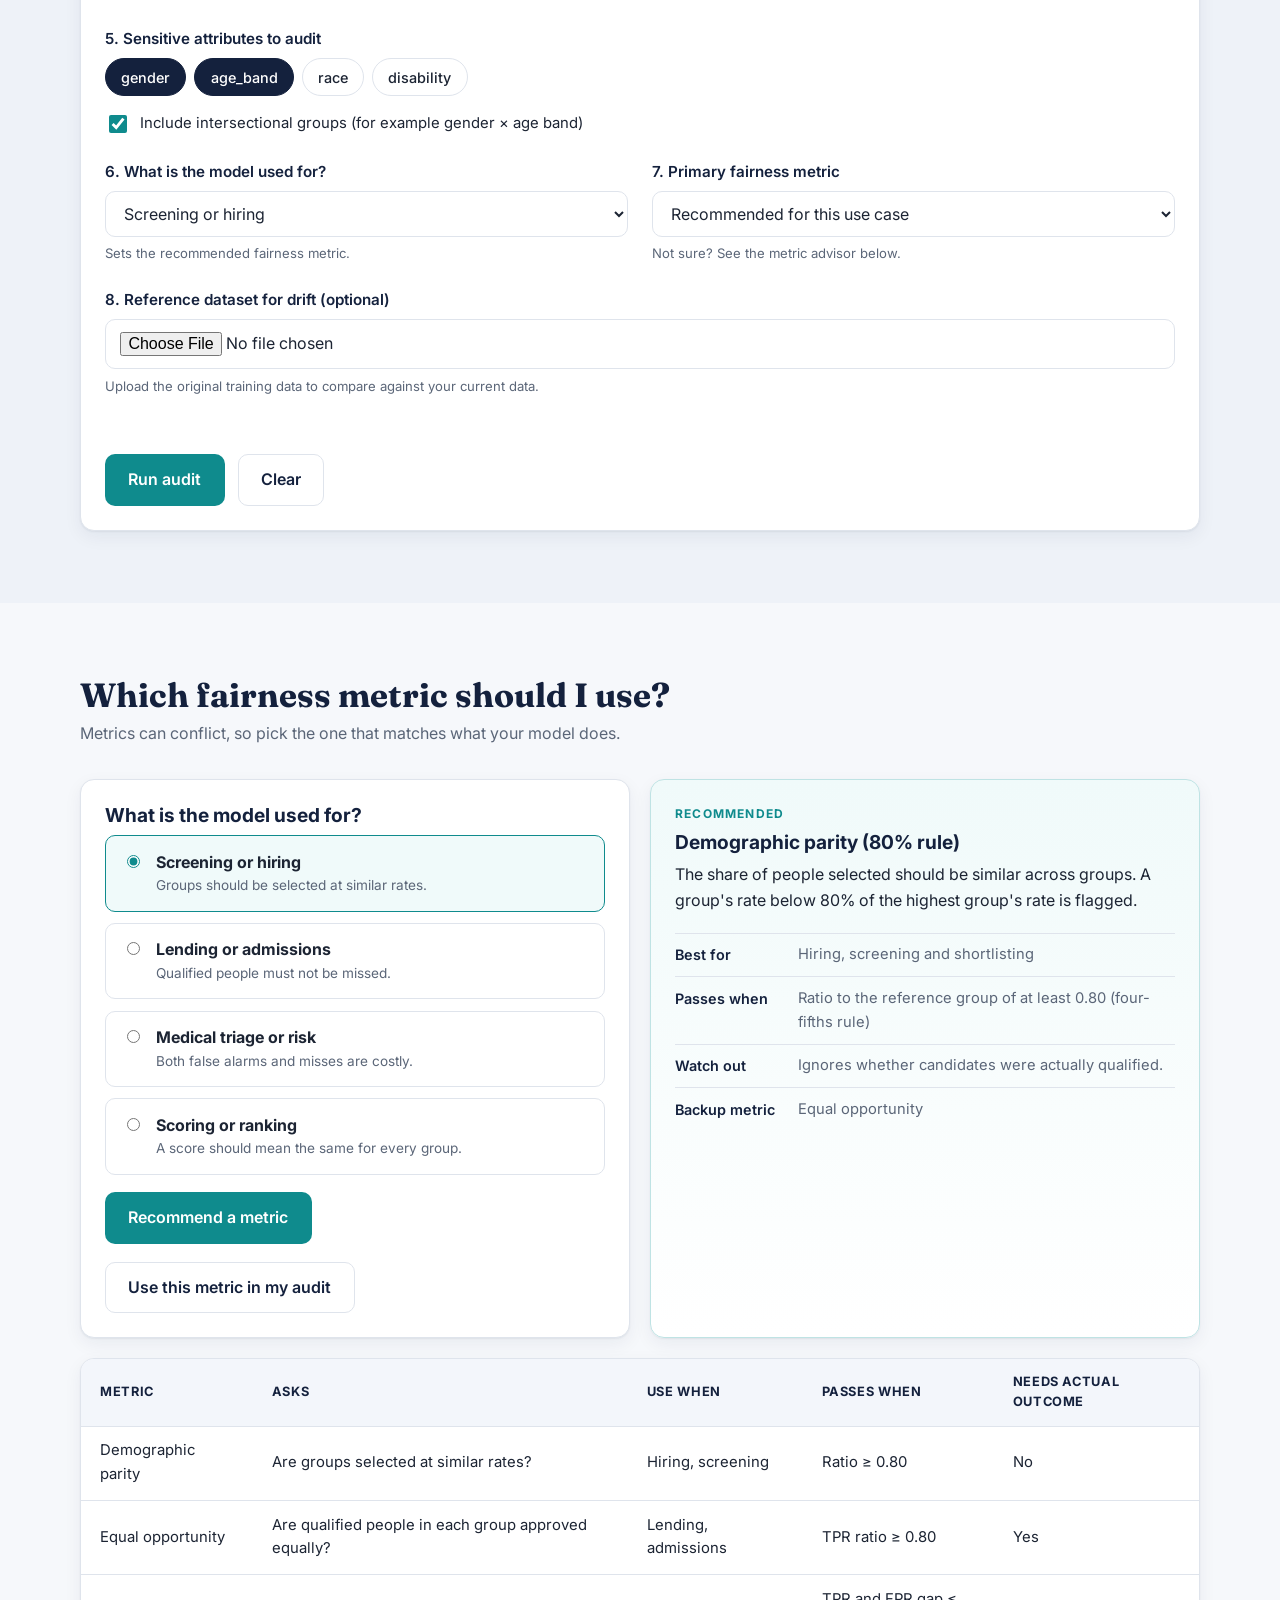
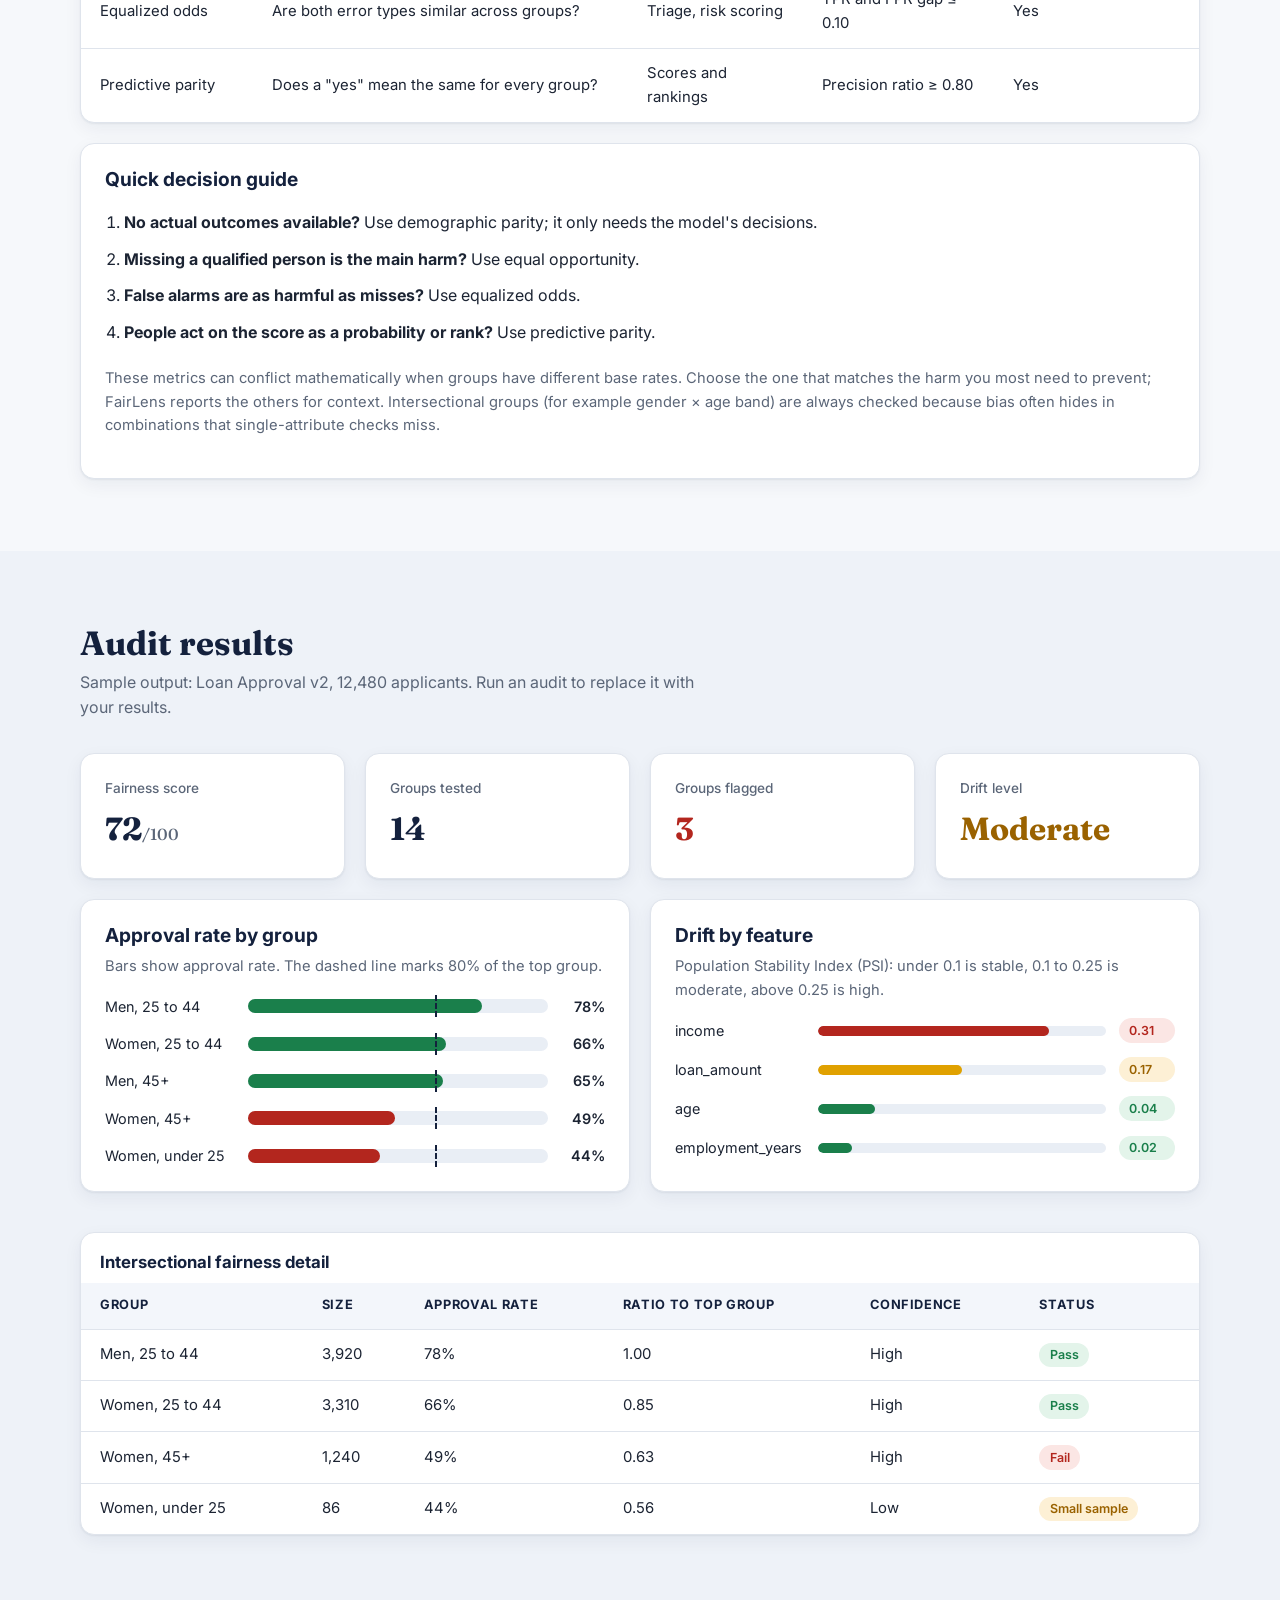
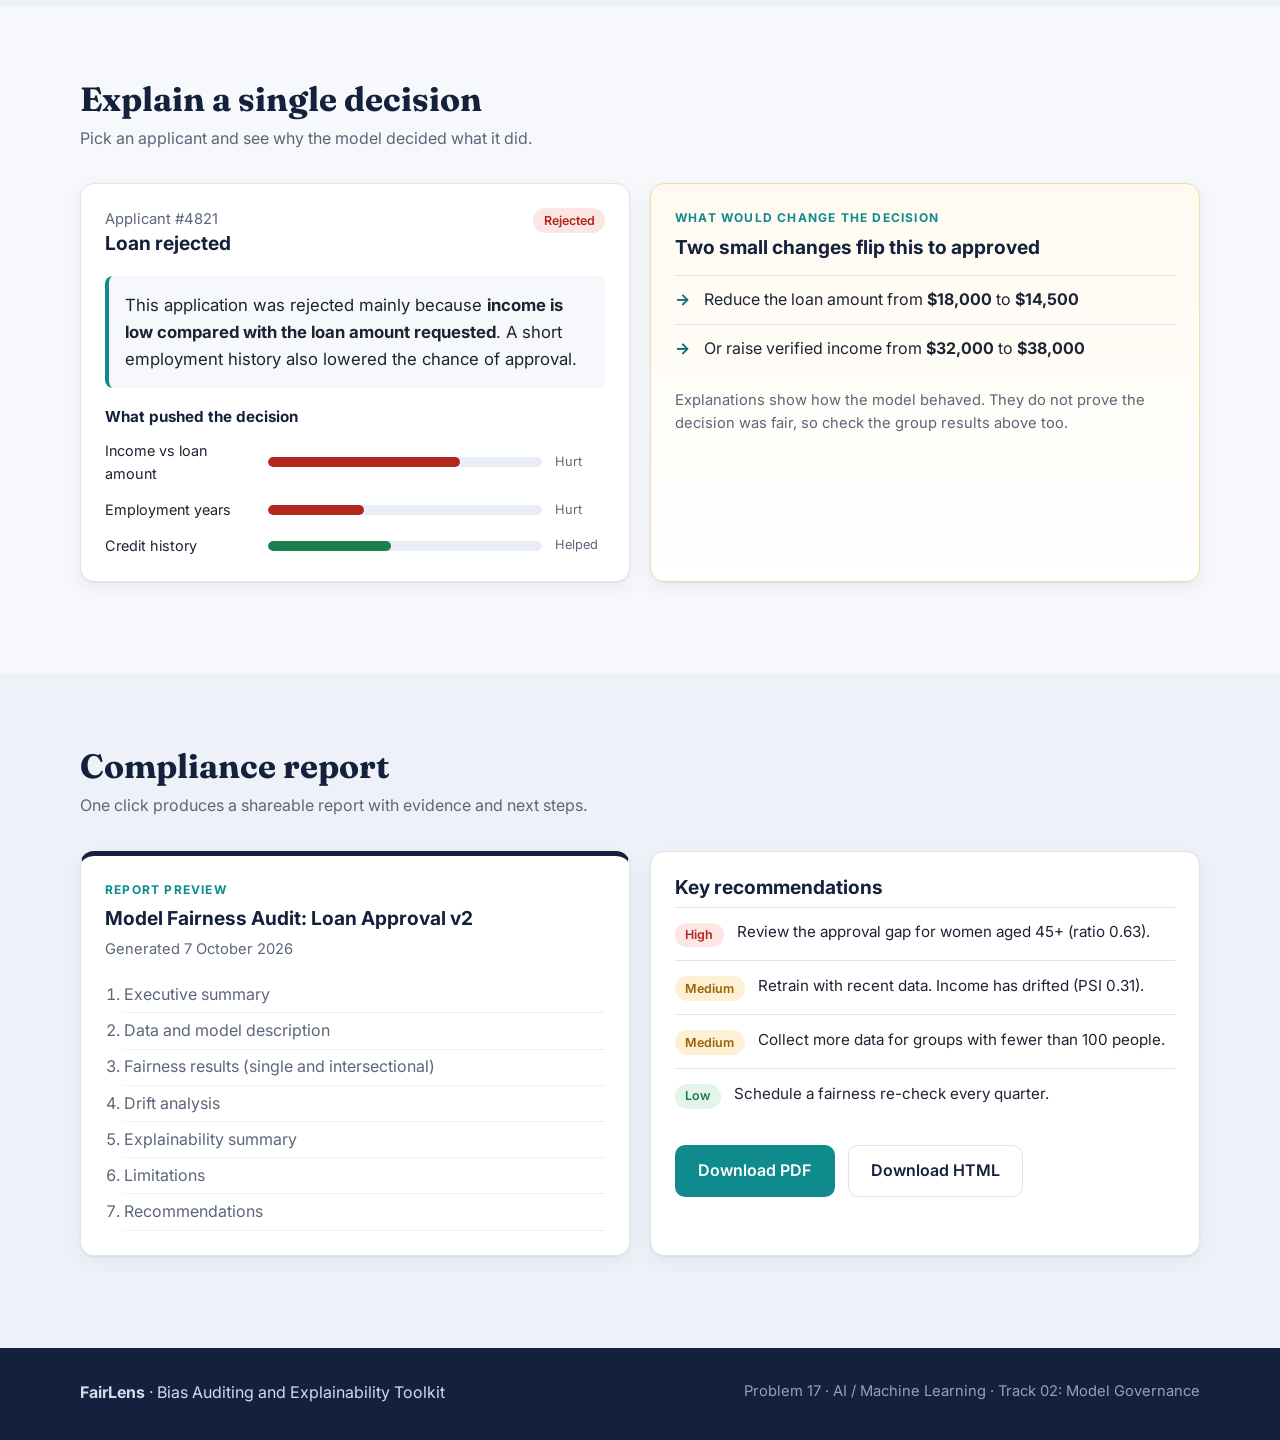
==== commit 91be6674: "Add full fairness metric suite, metric selection and guidance - Compute demographic parity, equal op" ====
--- a/index.html
+++ b/index.html
@@ -101,7 +101,7 @@
         <h2 class="section-title">Run an audit</h2>
         <p class="section-sub">Your files stay on this session. Nothing is shared.</p>
 
-        <form class="card form" action="#" method="post" enctype="multipart/form-data">
+        <form id="audit-form" class="card form" action="#" method="post" enctype="multipart/form-data">
           <div class="form-grid">
 
             <div class="field">
@@ -159,15 +159,39 @@
               </label>
             </div>
 
+            <div class="field">
+              <label for="use-case">6. What is the model used for?</label>
+              <select id="use-case" name="use_case">
+                <option value="hiring">Screening or hiring</option>
+                <option value="lending">Lending or admissions</option>
+                <option value="triage">Medical triage or risk flags</option>
+                <option value="scoring">Scoring or ranking</option>
+              </select>
+              <small class="hint">Sets the recommended fairness metric.</small>
+            </div>
+
+            <div class="field">
+              <label for="metric">7. Primary fairness metric</label>
+              <select id="metric" name="metric">
+                <option value="">Recommended for this use case</option>
+                <option value="demographic_parity">Demographic parity (80% rule)</option>
+                <option value="equal_opportunity">Equal opportunity</option>
+                <option value="equalized_odds">Equalized odds</option>
+                <option value="predictive_parity">Predictive parity</option>
+              </select>
+              <small class="hint" id="metric-hint">Not sure? See the metric advisor below.</small>
+            </div>
+
             <div class="field field-wide">
-              <label for="reference">6. Reference dataset for drift (optional)</label>
+              <label for="reference">8. Reference dataset for drift (optional)</label>
               <input type="file" id="reference" name="reference" accept=".csv" class="file-input">
               <small class="hint">Upload the original training data to compare against your current data.</small>
             </div>
           </div>
 
+          <p id="audit-status" class="hint" role="status" aria-live="polite"></p>
           <div class="form-actions">
-            <button type="submit" class="btn btn-primary">Run audit</button>
+            <button type="submit" id="run-audit" class="btn btn-primary">Run audit</button>
             <button type="reset" class="btn btn-ghost">Clear</button>
           </div>
         </form>
@@ -184,22 +208,24 @@
           <article class="card advisor">
             <h3>What is the model used for?</h3>
             <form action="#" class="advisor-form">
-              <label class="option"><input type="radio" name="usecase" checked><span><strong>Screening or hiring</strong><small>Groups should be selected at similar rates.</small></span></label>
-              <label class="option"><input type="radio" name="usecase"><span><strong>Lending or admissions</strong><small>Qualified people must not be missed.</small></span></label>
-              <label class="option"><input type="radio" name="usecase"><span><strong>Medical triage or risk</strong><small>Both false alarms and misses are costly.</small></span></label>
-              <label class="option"><input type="radio" name="usecase"><span><strong>Scoring or ranking</strong><small>A score should mean the same for every group.</small></span></label>
+              <label class="option"><input type="radio" name="usecase" value="hiring" checked><span><strong>Screening or hiring</strong><small>Groups should be selected at similar rates.</small></span></label>
+              <label class="option"><input type="radio" name="usecase" value="lending"><span><strong>Lending or admissions</strong><small>Qualified people must not be missed.</small></span></label>
+              <label class="option"><input type="radio" name="usecase" value="triage"><span><strong>Medical triage or risk</strong><small>Both false alarms and misses are costly.</small></span></label>
+              <label class="option"><input type="radio" name="usecase" value="scoring"><span><strong>Scoring or ranking</strong><small>A score should mean the same for every group.</small></span></label>
               <button type="submit" class="btn btn-primary">Recommend a metric</button>
+              <button type="button" id="use-recommendation" class="btn btn-ghost">Use this metric in my audit</button>
             </form>
           </article>
 
-          <article class="card recommend">
+          <article class="card recommend" id="recommendation" aria-live="polite">
             <p class="eyebrow">Recommended</p>
-            <h3>Demographic parity (80% rule)</h3>
-            <p>The share of people selected should be similar across groups. A group's rate below 80% of the highest group's rate is flagged.</p>
+            <h3 id="rec-metric">Demographic parity (80% rule)</h3>
+            <p id="rec-why">The share of people selected should be similar across groups. A group's rate below 80% of the highest group's rate is flagged.</p>
             <dl class="facts">
-              <div><dt>Best for</dt><dd>Hiring, screening, shortlisting</dd></div>
-              <div><dt>Watch out</dt><dd>Ignores whether people were actually qualified</dd></div>
-              <div><dt>Backup metric</dt><dd>Equal opportunity</dd></div>
+              <div><dt>Best for</dt><dd id="rec-best">Hiring, screening and shortlisting</dd></div>
+              <div><dt>Passes when</dt><dd id="rec-threshold">Ratio to the reference group of at least 0.80 (four-fifths rule)</dd></div>
+              <div><dt>Watch out</dt><dd id="rec-watch">Ignores whether candidates were actually qualified.</dd></div>
+              <div><dt>Backup metric</dt><dd id="rec-backup">Equal opportunity</dd></div>
             </dl>
           </article>
         </div>
@@ -207,15 +233,26 @@
         <div class="table-wrap">
           <table class="table">
             <caption class="visually-hidden">Fairness metrics and when to use them</caption>
-            <thead><tr><th>Metric</th><th>Asks</th><th>Use when</th></tr></thead>
+            <thead><tr><th>Metric</th><th>Asks</th><th>Use when</th><th>Passes when</th><th>Needs actual outcome</th></tr></thead>
             <tbody>
-              <tr><td>Demographic parity</td><td>Are groups selected at similar rates?</td><td>Hiring, screening</td></tr>
-              <tr><td>Equal opportunity</td><td>Are qualified people in each group approved equally?</td><td>Lending, admissions</td></tr>
-              <tr><td>Equalized odds</td><td>Are both error types similar across groups?</td><td>Triage, risk scoring</td></tr>
-              <tr><td>Predictive parity</td><td>Does a "yes" mean the same for every group?</td><td>Scores and rankings</td></tr>
+              <tr><td>Demographic parity</td><td>Are groups selected at similar rates?</td><td>Hiring, screening</td><td>Ratio &ge; 0.80</td><td>No</td></tr>
+              <tr><td>Equal opportunity</td><td>Are qualified people in each group approved equally?</td><td>Lending, admissions</td><td>TPR ratio &ge; 0.80</td><td>Yes</td></tr>
+              <tr><td>Equalized odds</td><td>Are both error types similar across groups?</td><td>Triage, risk scoring</td><td>TPR and FPR gap &le; 0.10</td><td>Yes</td></tr>
+              <tr><td>Predictive parity</td><td>Does a "yes" mean the same for every group?</td><td>Scores and rankings</td><td>Precision ratio &ge; 0.80</td><td>Yes</td></tr>
             </tbody>
           </table>
         </div>
+
+        <article class="card guide">
+          <h3>Quick decision guide</h3>
+          <ol class="guide-list">
+            <li><strong>No actual outcomes available?</strong> Use demographic parity; it only needs the model's decisions.</li>
+            <li><strong>Missing a qualified person is the main harm?</strong> Use equal opportunity.</li>
+            <li><strong>False alarms are as harmful as misses?</strong> Use equalized odds.</li>
+            <li><strong>People act on the score as a probability or rank?</strong> Use predictive parity.</li>
+          </ol>
+          <p class="muted">These metrics can conflict mathematically when groups have different base rates. Choose the one that matches the harm you most need to prevent; FairLens reports the others for context. Intersectional groups (for example gender &times; age band) are always checked because bias often hides in combinations that single-attribute checks miss.</p>
+        </article>
       </div>
     </section>
 
@@ -223,7 +260,7 @@
     <section id="results" class="section section-alt">
       <div class="container">
         <h2 class="section-title">Audit results</h2>
-        <p class="section-sub">Sample output: Loan Approval v2, 12,480 applicants.</p>
+        <p class="section-sub" id="results-sub">Sample output: Loan Approval v2, 12,480 applicants. Run an audit to replace it with your results.</p>
 
         <div class="grid grid-4 stats">
           <div class="card stat"><span class="stat-label">Fairness score</span><span class="stat-value">72<small>/100</small></span></div>
@@ -236,7 +273,7 @@
           <!-- Bias by group -->
           <article class="card">
             <h3>Approval rate by group</h3>
-            <p class="muted">Bars show approval rate. The dashed line marks 80% of the top group.</p>
+            <p class="muted" id="bars-note">Bars show approval rate. The dashed line marks 80% of the top group.</p>
             <div class="bars">
               <div class="bar-row"><span class="bar-label">Men, 25 to 44</span><div class="bar-track"><div class="bar bar-ok" style="width:78%"></div><span class="threshold"></span></div><span class="bar-value">78%</span></div>
               <div class="bar-row"><span class="bar-label">Women, 25 to 44</span><div class="bar-track"><div class="bar bar-ok" style="width:66%"></div><span class="threshold"></span></div><span class="bar-value">66%</span></div>
@@ -260,13 +297,15 @@
         </div>
 
         <!-- Fairness table -->
+        <div id="metric-note" class="metric-note" hidden></div>
+        <div class="group-tabs" id="group-tabs" role="toolbar" aria-label="Choose a grouping"></div>
         <div class="table-wrap">
           <table class="table">
-            <caption>Intersectional fairness detail</caption>
+            <caption id="groups-caption">Intersectional fairness detail</caption>
             <thead>
               <tr><th>Group</th><th>Size</th><th>Approval rate</th><th>Ratio to top group</th><th>Confidence</th><th>Status</th></tr>
             </thead>
-            <tbody>
+            <tbody id="groups-body">
               <tr><td>Men, 25 to 44</td><td>3,920</td><td>78%</td><td>1.00</td><td>High</td><td><span class="badge badge-ok">Pass</span></td></tr>
               <tr><td>Women, 25 to 44</td><td>3,310</td><td>66%</td><td>0.85</td><td>High</td><td><span class="badge badge-ok">Pass</span></td></tr>
               <tr><td>Women, 45+</td><td>1,240</td><td>49%</td><td>0.63</td><td>High</td><td><span class="badge badge-bad">Fail</span></td></tr>
--- a/style.css
+++ b/style.css
@@ -280,3 +280,20 @@
   .factors li { grid-template-columns: 110px 1fr 46px; }
   .facts div { grid-template-columns: 1fr; gap: 0; }
 }
+
+/* ===== Metric guide & audit status ===== */
+.guide { margin-top: 1.25rem; }
+.guide-list { padding-left: 1.2rem; margin: .8rem 0 1rem; }
+.guide-list li { padding: .35rem 0; }
+#audit-status { min-height: 1.2em; margin: 1rem 0 0; font-size: .92rem; }
+#audit-status.is-error { color: var(--bad); font-weight: 600; }
+#audit-status.is-ok { color: var(--ok); font-weight: 600; }
+.btn[disabled] { opacity: .65; cursor: progress; transform: none; }
+.metric-note { margin-top: .8rem; padding: .7rem 1rem; border-radius: 10px; background: var(--warn-bg); color: var(--warn); font-size: .9rem; }
+.group-tabs { display: flex; flex-wrap: wrap; gap: .5rem; margin: 1rem 0 0; }
+.group-tabs button { font: inherit; font-size: .85rem; padding: .35rem .85rem; border-radius: 999px; border: 1px solid var(--border); background: #fff; cursor: pointer; }
+.group-tabs button[aria-pressed="true"] { background: var(--navy); color: #fff; border-color: var(--navy); }
+.ci { color: var(--muted); font-size: .78rem; display: block; }
+.drift-list li.muted { display: block; }
+#groups-body td:first-child { min-width: 170px; }
+#groups-body .badge { white-space: normal; }
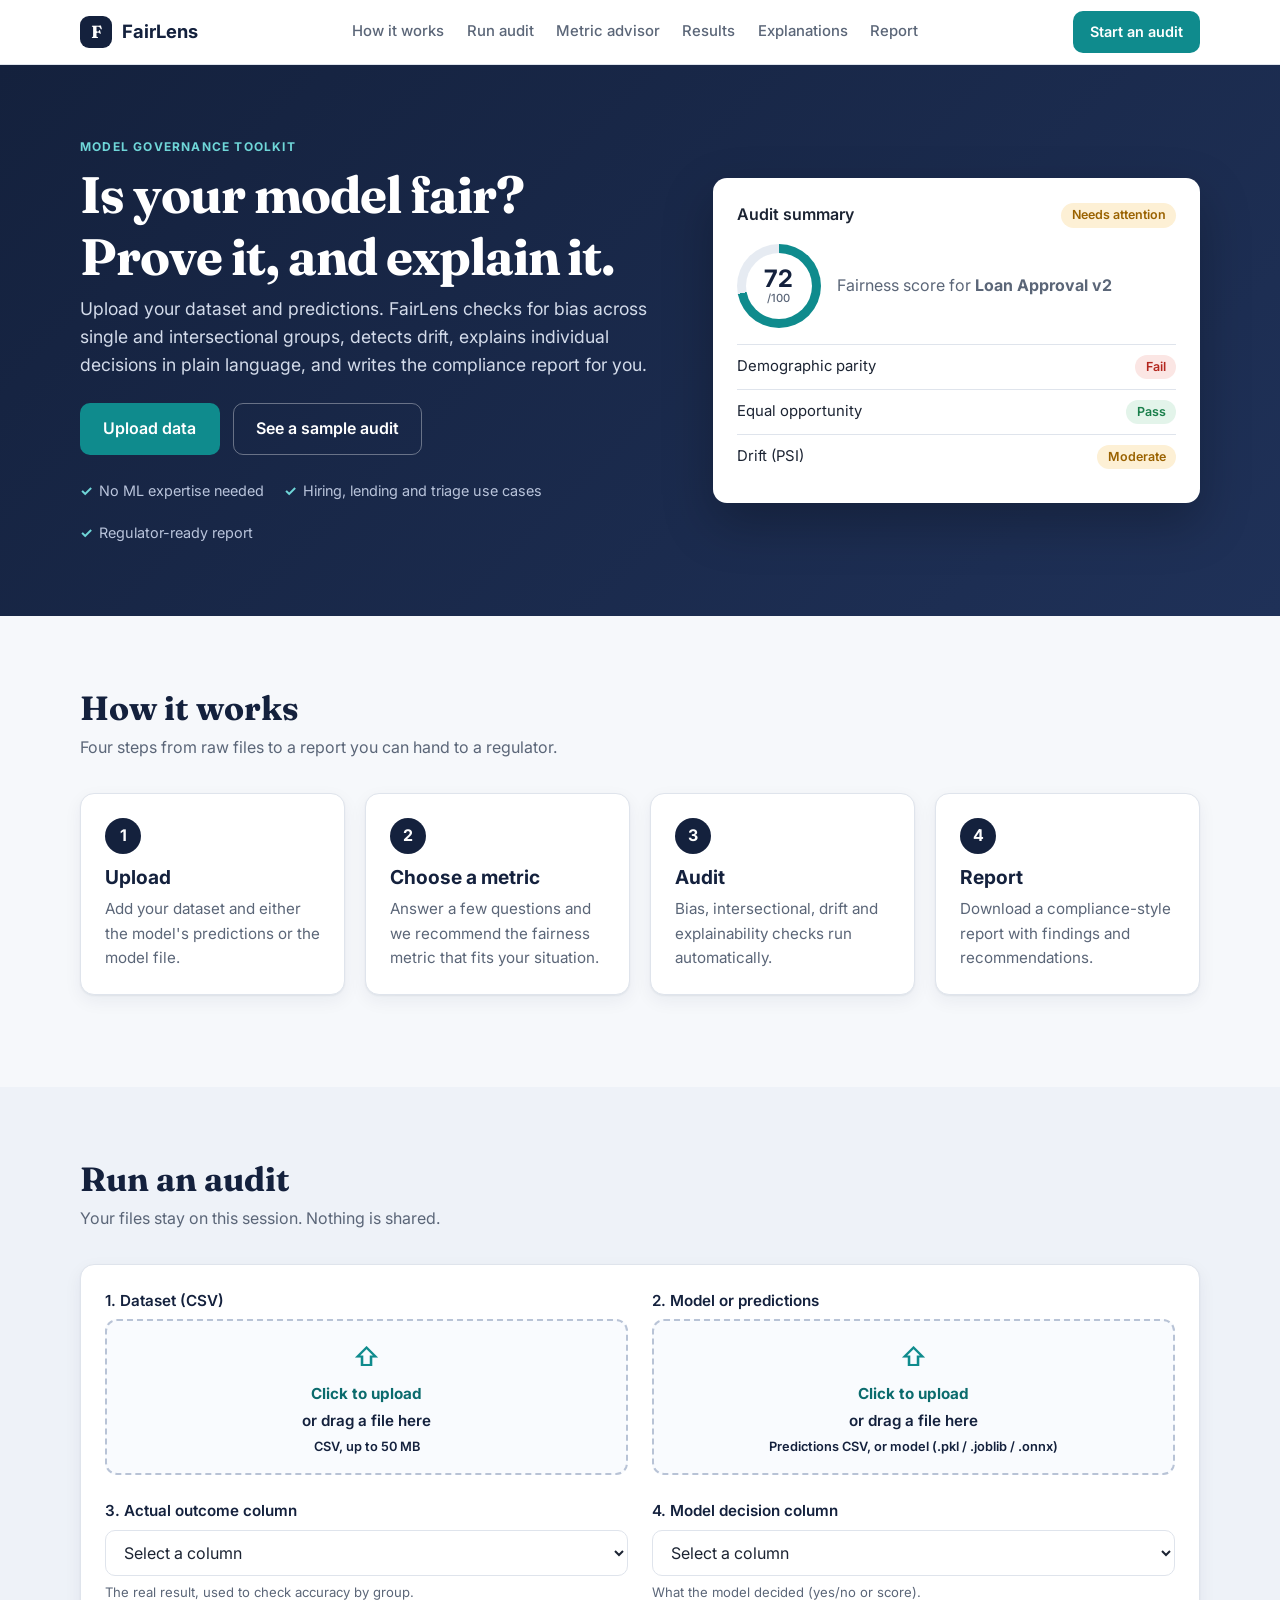
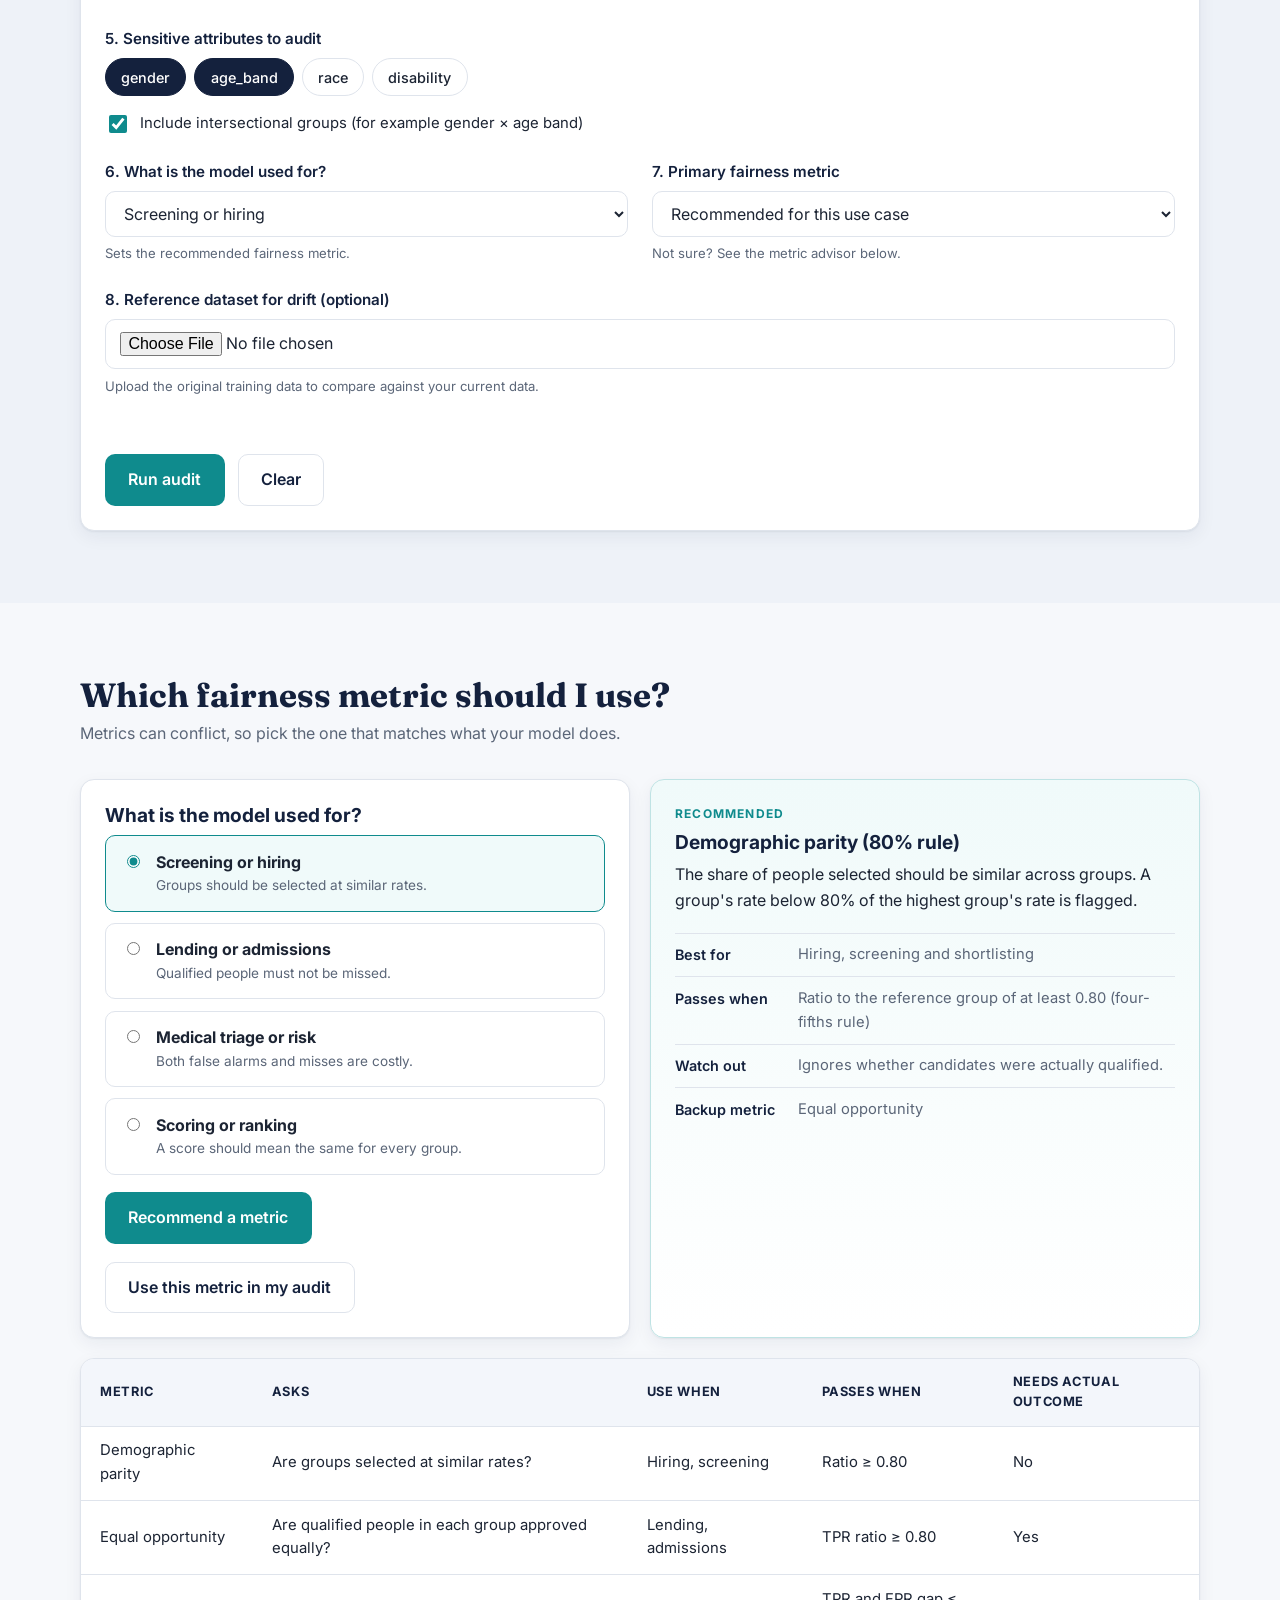
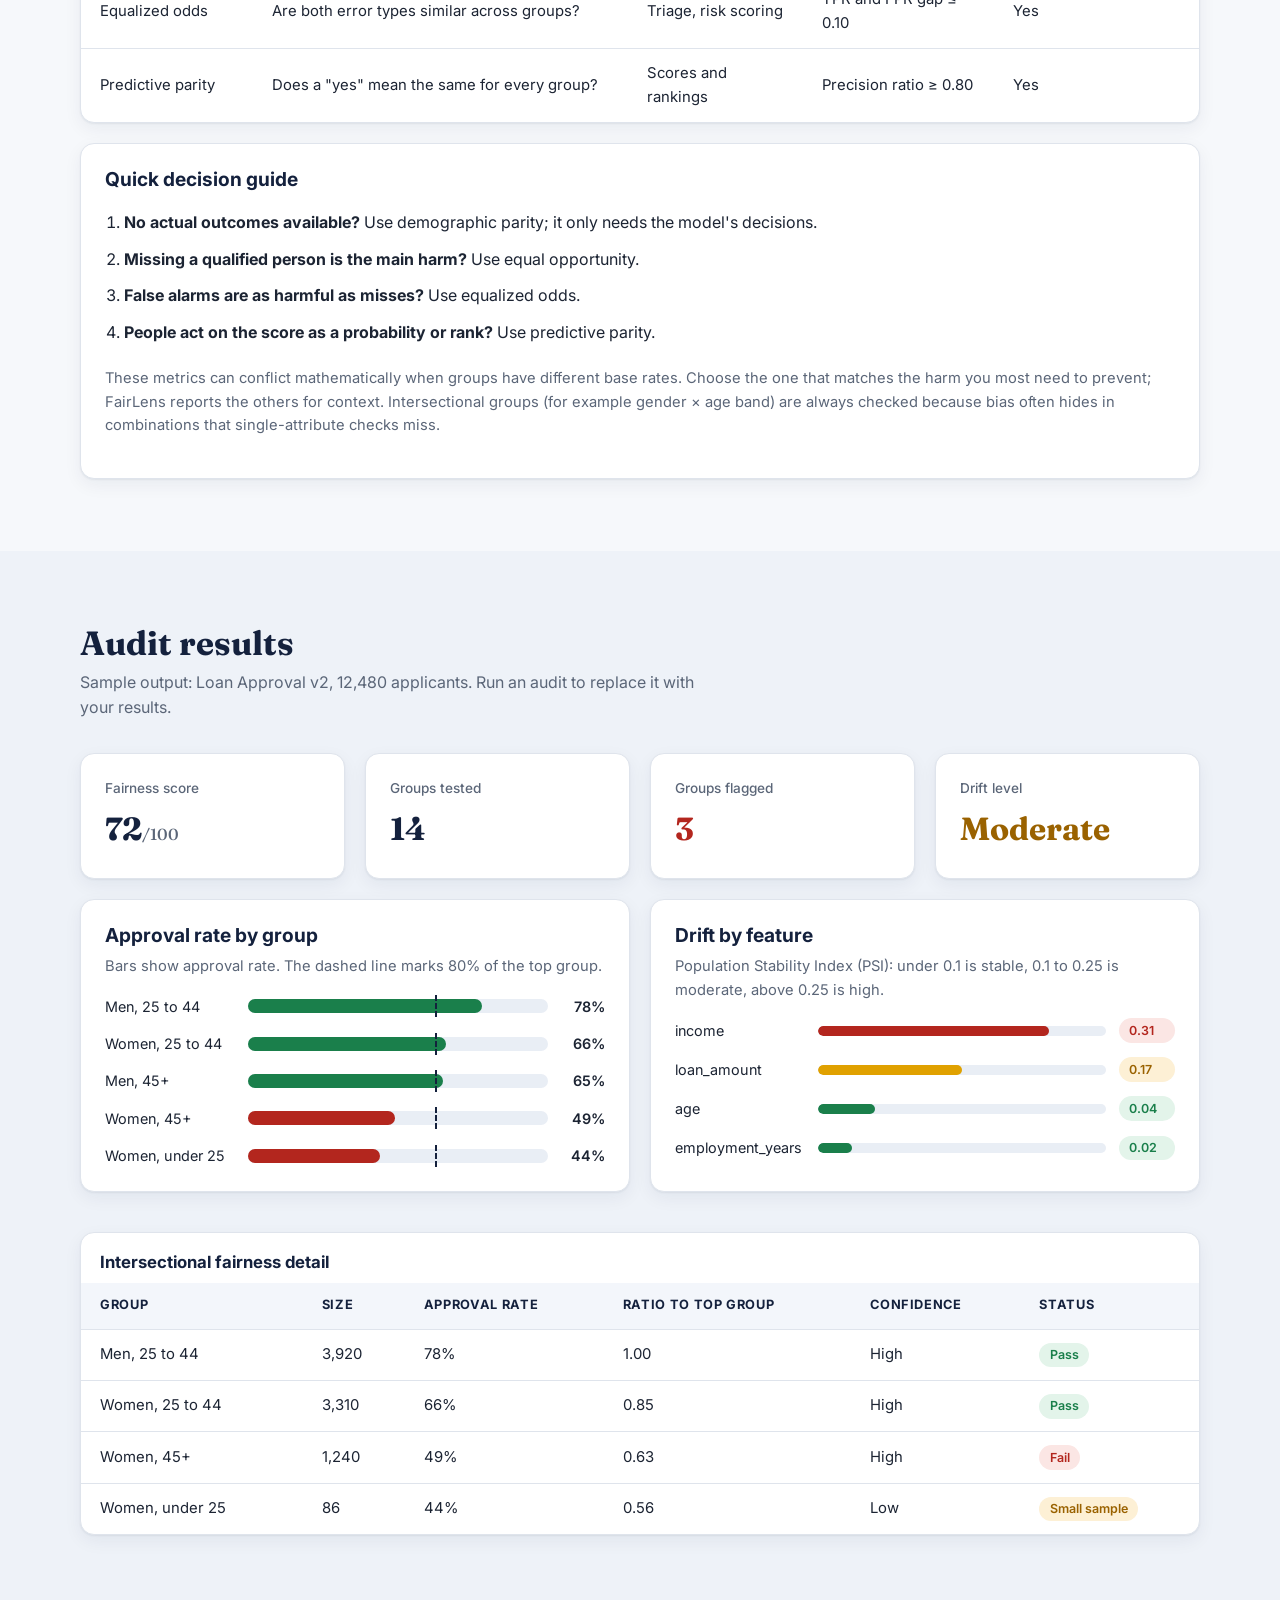
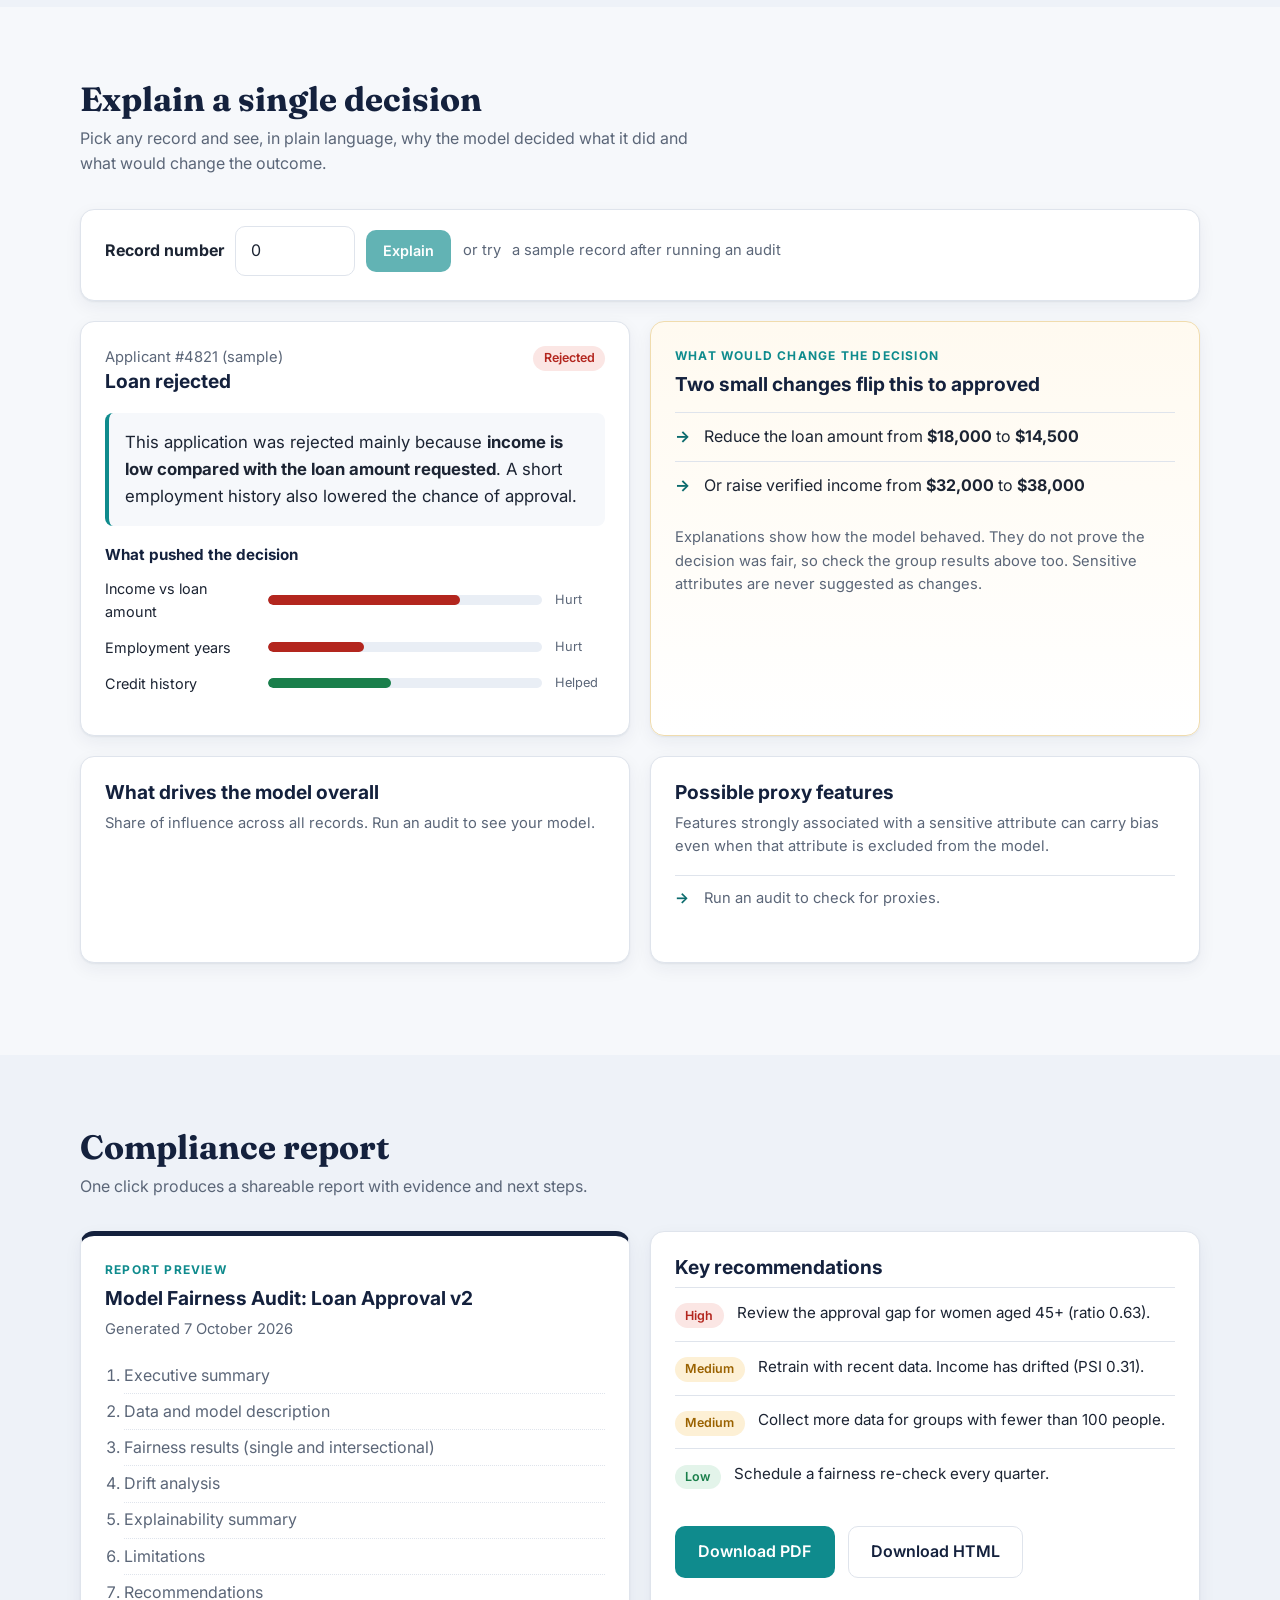
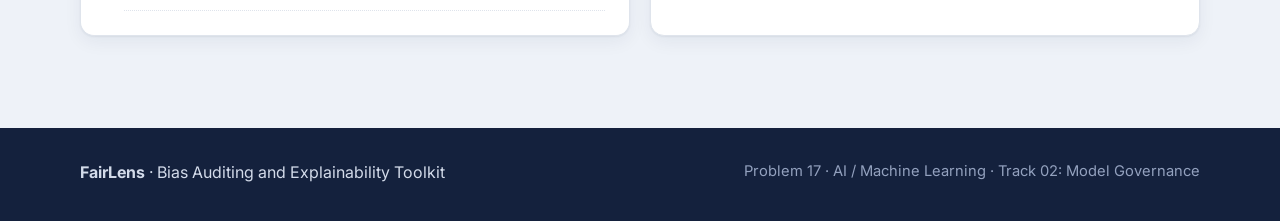
==== commit 854ad5d3: "Per-decision explanations: record picker, counterfactuals, proxies - Rewrite explainer as a reusable" ====
--- a/index.html
+++ b/index.html
@@ -320,13 +320,24 @@
     <section id="explain" class="section">
       <div class="container">
         <h2 class="section-title">Explain a single decision</h2>
-        <p class="section-sub">Pick an applicant and see why the model decided what it did.</p>
+        <p class="section-sub">Pick any record and see, in plain language, why the model decided what it did and what would change the outcome.</p>
+
+        <div class="card explain-picker">
+          <div class="picker-row">
+            <label for="record-index"><strong>Record number</strong></label>
+            <input type="number" id="record-index" min="0" value="0" class="file-input picker-input" disabled>
+            <button type="button" id="explain-btn" class="btn btn-primary btn-sm" disabled>Explain</button>
+            <span class="muted">or try</span>
+            <span id="sample-records" class="sample-records"><span class="muted">a sample record after running an audit</span></span>
+          </div>
+          <p id="explain-status" class="hint" role="status" aria-live="polite"></p>
+        </div>
 
         <div class="grid grid-2">
           <article class="card decision">
             <div class="decision-head">
               <div>
-                <p class="muted">Applicant #4821</p>
+                <p class="muted">Applicant #4821 (sample)</p>
                 <h3>Loan rejected</h3>
               </div>
               <span class="badge badge-bad">Rejected</span>
@@ -339,16 +350,30 @@
               <li><span>Employment years</span><div class="factor-track"><div class="factor factor-neg" style="width:35%"></div></div><span class="factor-note">Hurt</span></li>
               <li><span>Credit history</span><div class="factor-track"><div class="factor factor-pos" style="width:45%"></div></div><span class="factor-note">Helped</span></li>
             </ul>
+            <p class="muted" id="explain-caveat"></p>
           </article>
 
           <article class="card counterfactual">
             <p class="eyebrow">What would change the decision</p>
-            <h3>Two small changes flip this to approved</h3>
-            <ul class="check-list">
+            <h3 id="cf-title">Two small changes flip this to approved</h3>
+            <ul class="check-list" id="cf-list">
               <li>Reduce the loan amount from <strong>$18,000</strong> to <strong>$14,500</strong></li>
               <li>Or raise verified income from <strong>$32,000</strong> to <strong>$38,000</strong></li>
             </ul>
-            <p class="muted">Explanations show how the model behaved. They do not prove the decision was fair, so check the group results above too.</p>
+            <p class="muted">Explanations show how the model behaved. They do not prove the decision was fair, so check the group results above too. Sensitive attributes are never suggested as changes.</p>
+          </article>
+        </div>
+
+        <div class="grid grid-2">
+          <article class="card">
+            <h3>What drives the model overall</h3>
+            <p class="muted" id="fidelity-note">Share of influence across all records. Run an audit to see your model.</p>
+            <ul class="factors" id="global-importance"></ul>
+          </article>
+          <article class="card">
+            <h3>Possible proxy features</h3>
+            <p class="muted">Features strongly associated with a sensitive attribute can carry bias even when that attribute is excluded from the model.</p>
+            <ul class="check-list" id="proxy-list"><li class="muted">Run an audit to check for proxies.</li></ul>
           </article>
         </div>
       </div>
--- a/style.css
+++ b/style.css
@@ -297,3 +297,14 @@
 .drift-list li.muted { display: block; }
 #groups-body td:first-child { min-width: 170px; }
 #groups-body .badge { white-space: normal; }
+
+/* ===== Explanation picker ===== */
+.explain-picker { margin-bottom: 1.25rem; padding: 1rem 1.5rem; }
+.picker-row { display: flex; flex-wrap: wrap; align-items: center; gap: .7rem; }
+.picker-input { width: 120px; }
+.sample-records { display: flex; flex-wrap: wrap; gap: .4rem; }
+.sample-records button { font: inherit; font-size: .85rem; padding: .3rem .8rem; border-radius: 999px; border: 1px solid var(--border); background: #fff; cursor: pointer; }
+.sample-records button:hover { border-color: var(--teal); }
+#explain-status { margin: .5rem 0 0; }
+#explain-status.is-error { color: var(--bad); font-weight: 600; }
+.factor-value { display: block; color: var(--muted); font-size: .78rem; }
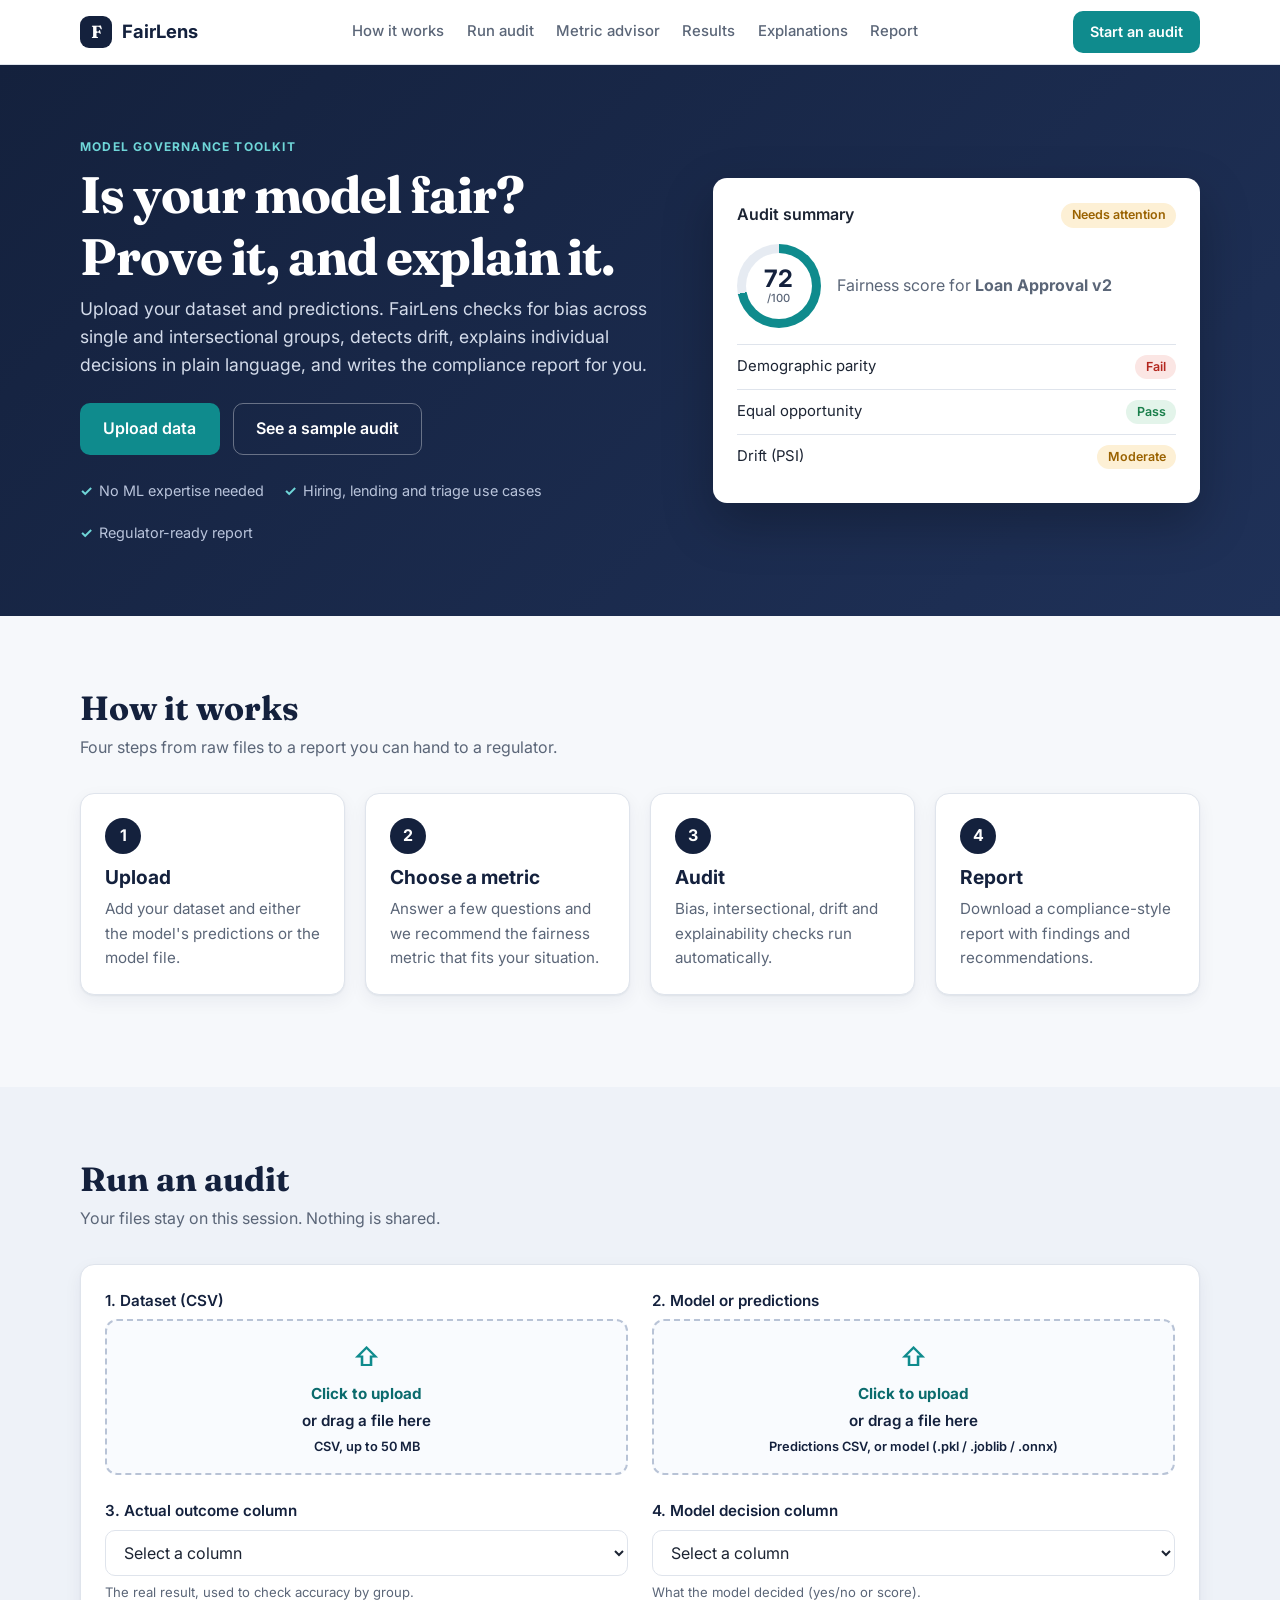
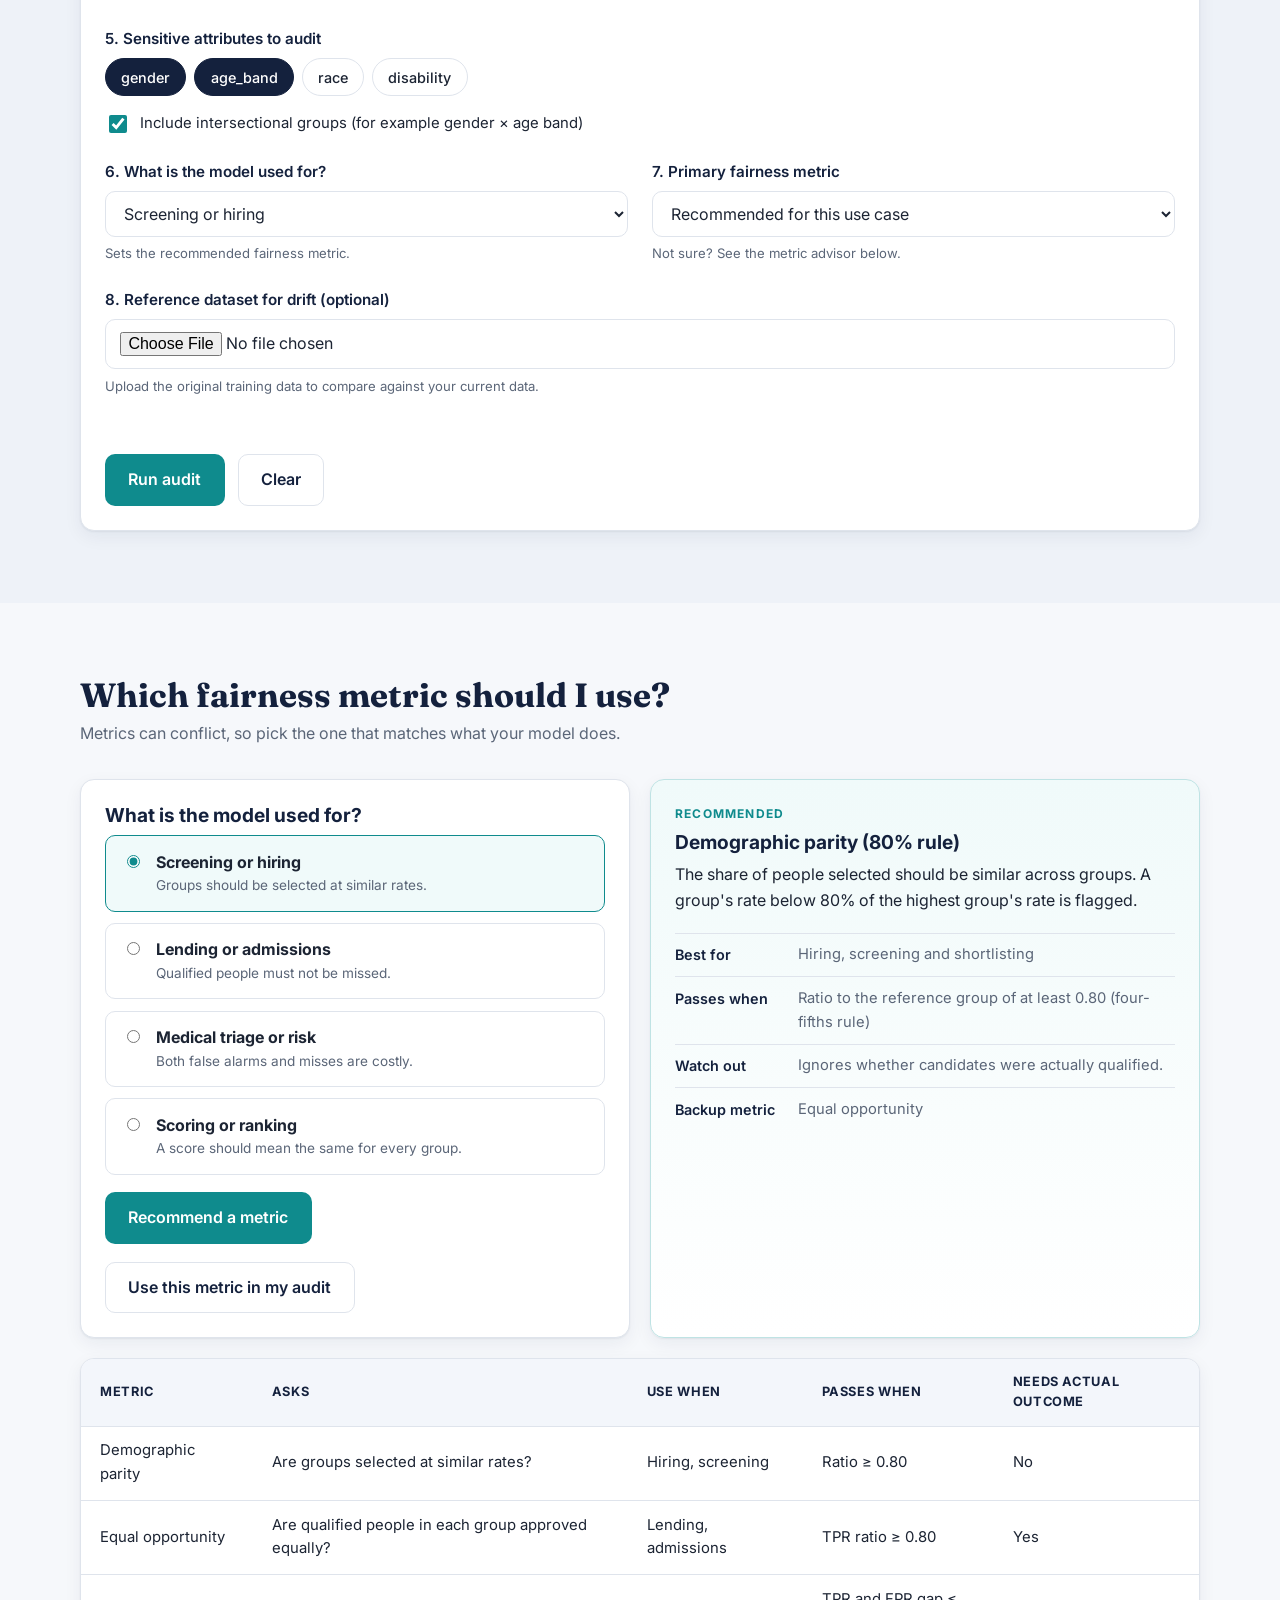
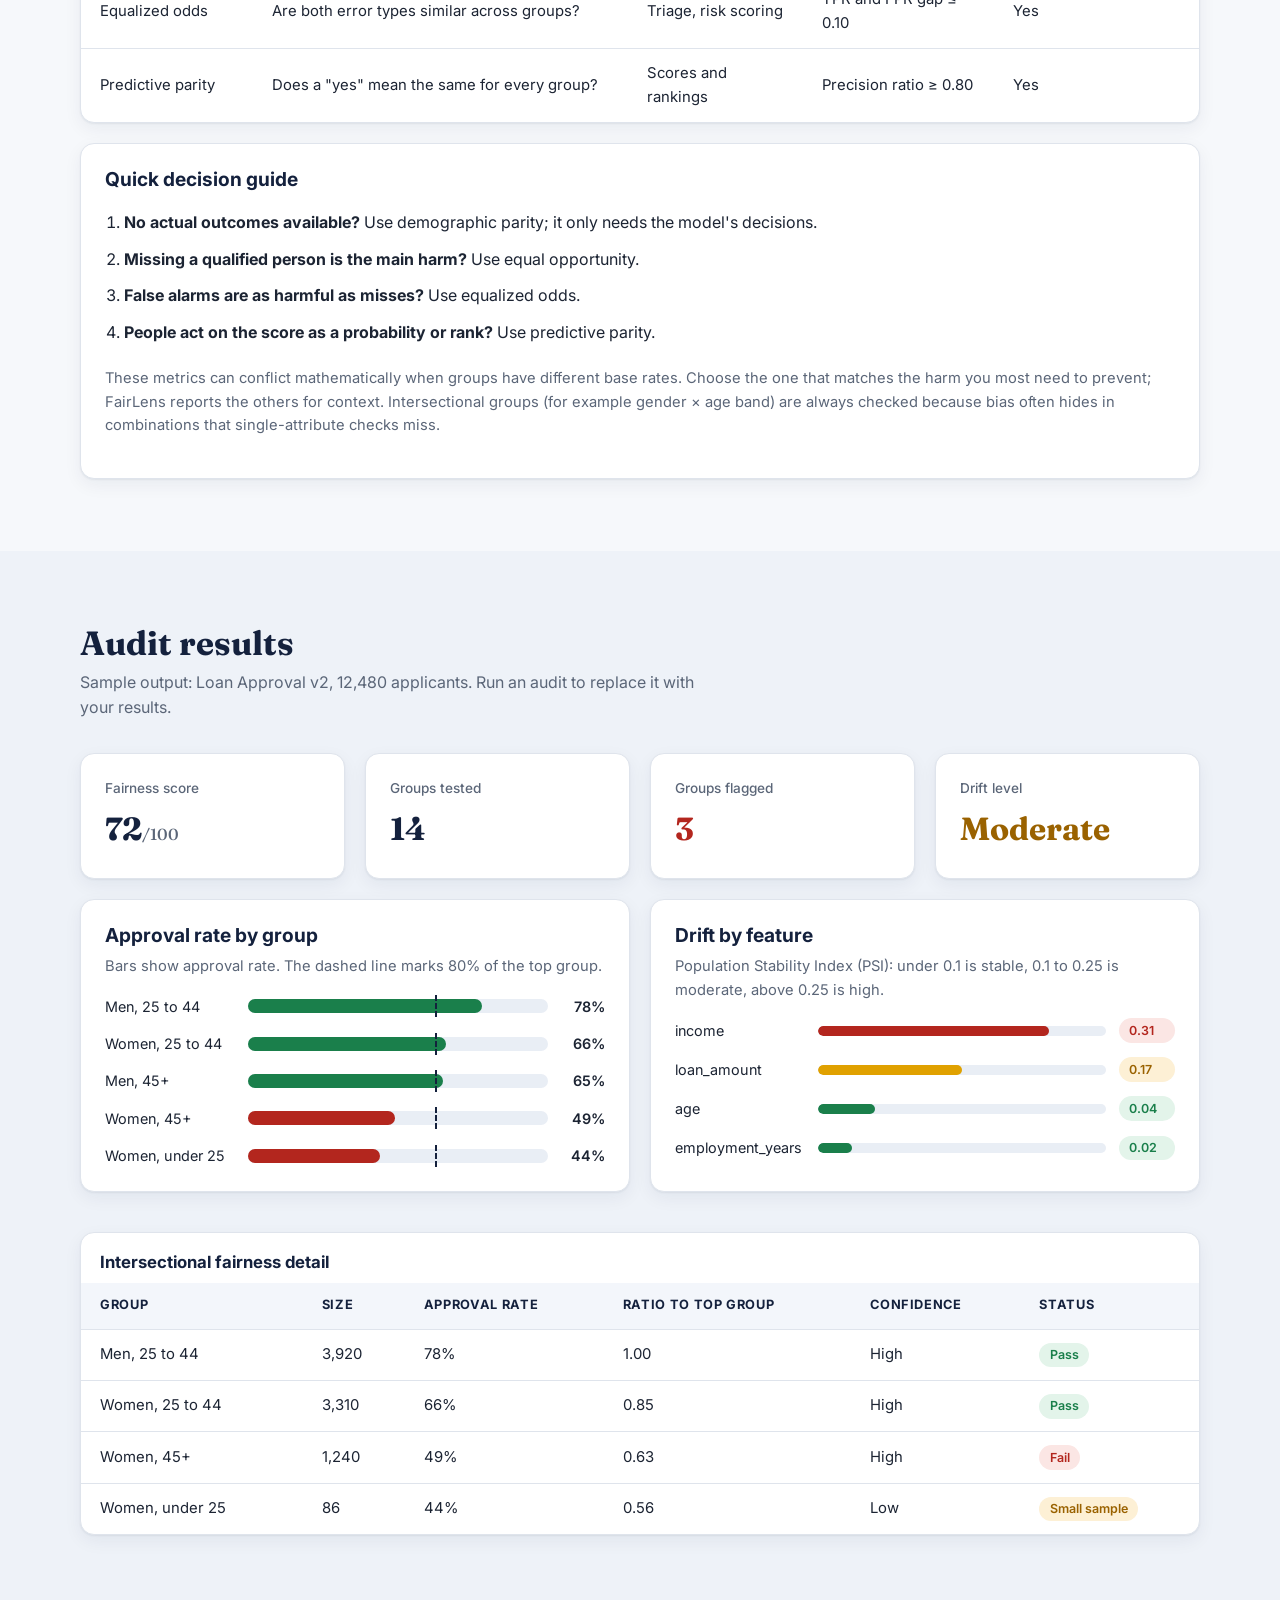
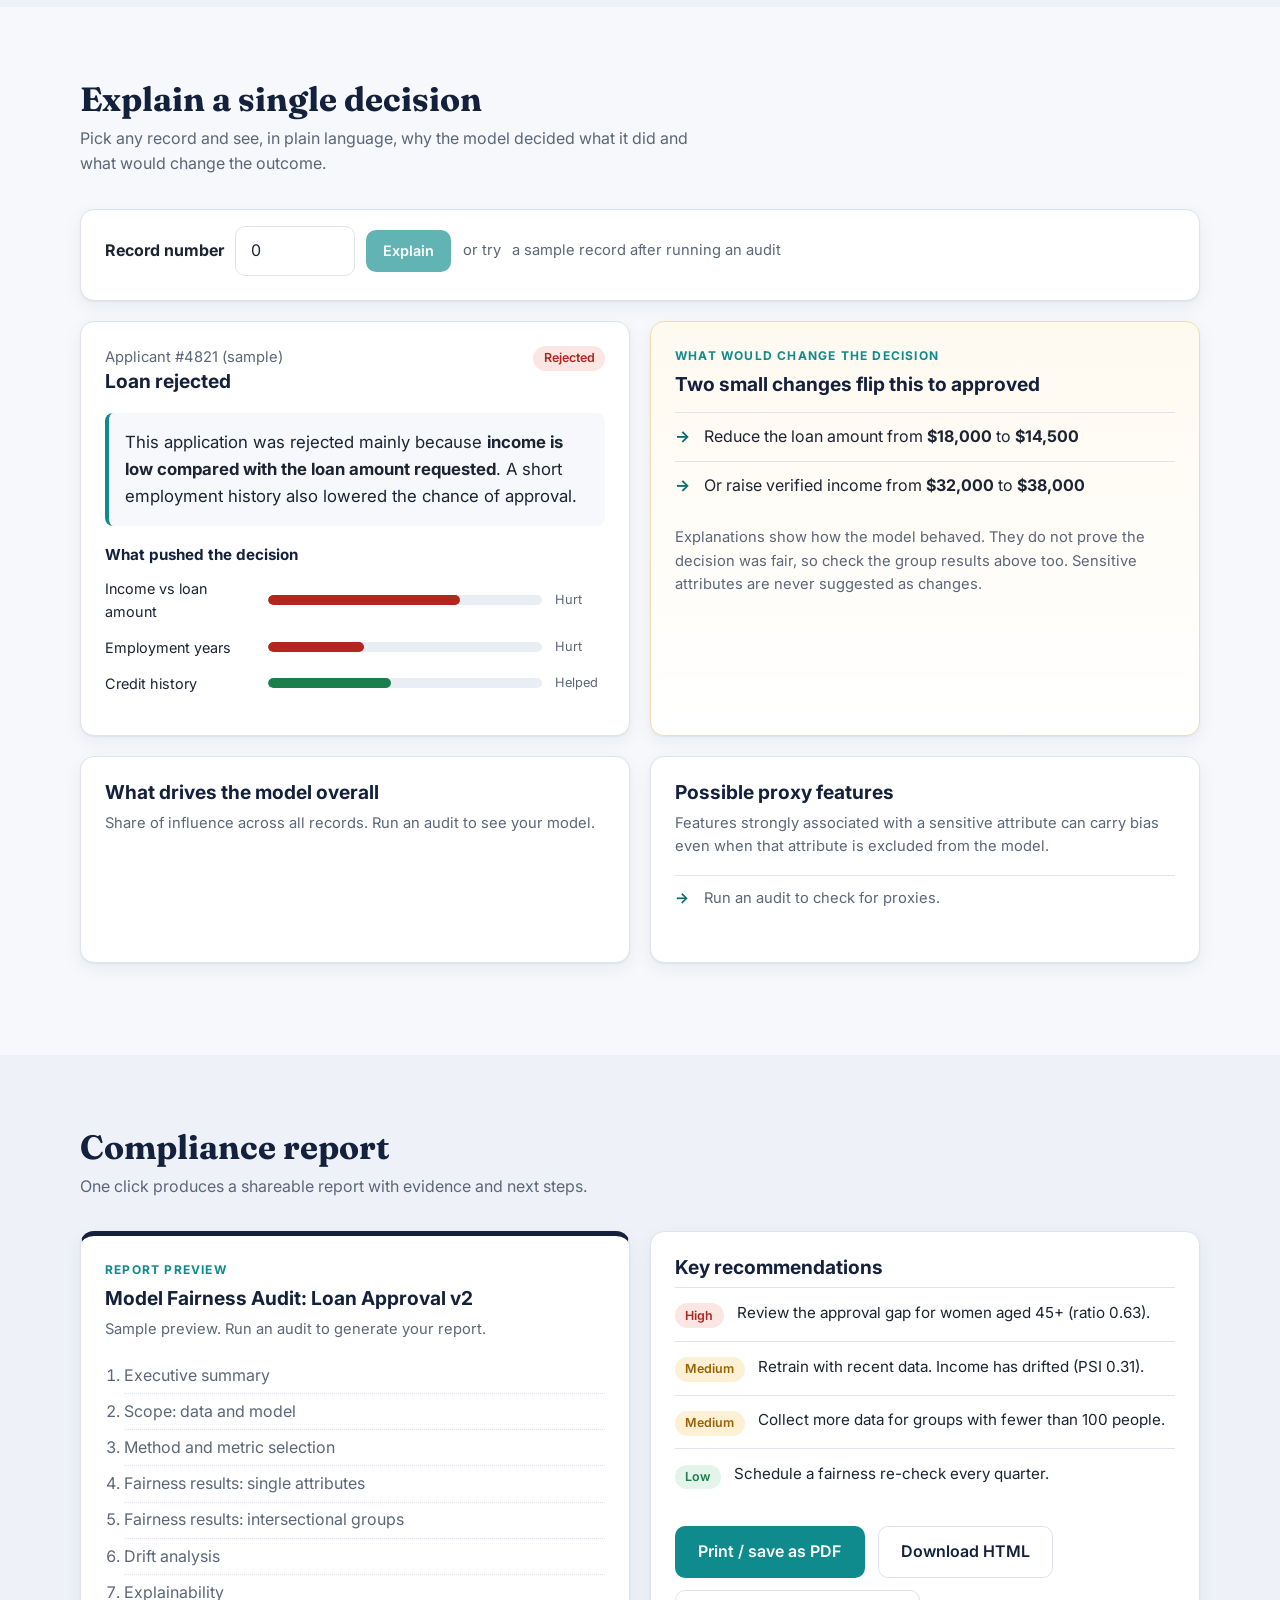
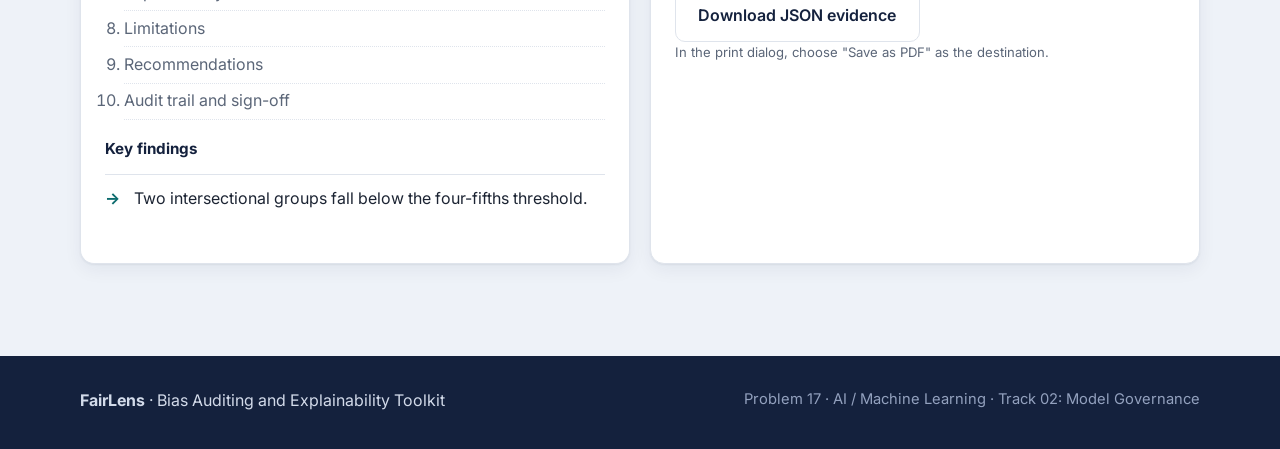
==== commit a28dcd52: "Full compliance report with PDF and JSON export; rewrite README - Ten-section report: executive summ" ====
--- a/index.html
+++ b/index.html
@@ -388,17 +388,24 @@
         <div class="grid grid-2">
           <article class="card paper">
             <p class="eyebrow">Report preview</p>
-            <h3>Model Fairness Audit: Loan Approval v2</h3>
-            <p class="muted">Generated 7 October 2026</p>
-            <ol class="toc">
+            <h3 id="report-title">Model Fairness Audit: Loan Approval v2</h3>
+            <p class="muted" id="report-generated">Sample preview. Run an audit to generate your report.</p>
+            <ol class="toc" id="report-toc">
               <li>Executive summary</li>
-              <li>Data and model description</li>
-              <li>Fairness results (single and intersectional)</li>
+              <li>Scope: data and model</li>
+              <li>Method and metric selection</li>
+              <li>Fairness results: single attributes</li>
+              <li>Fairness results: intersectional groups</li>
               <li>Drift analysis</li>
-              <li>Explainability summary</li>
+              <li>Explainability</li>
               <li>Limitations</li>
               <li>Recommendations</li>
+              <li>Audit trail and sign-off</li>
             </ol>
+            <h4>Key findings</h4>
+            <ul class="check-list" id="report-findings">
+              <li>Two intersectional groups fall below the four-fifths threshold.</li>
+            </ul>
           </article>
 
           <article class="card">
@@ -410,9 +417,11 @@
               <li><span class="badge badge-ok">Low</span> Schedule a fairness re-check every quarter.</li>
             </ul>
             <div class="form-actions">
-              <a href="#" class="btn btn-primary">Download PDF</a>
-              <a href="#" class="btn btn-ghost">Download HTML</a>
-            </div>
+              <button type="button" class="btn btn-primary" data-report="pdf">Print / save as PDF</button>
+              <button type="button" class="btn btn-ghost" data-report="html">Download HTML</button>
+              <button type="button" class="btn btn-ghost" data-report="json">Download JSON evidence</button>
+            </div>
+            <p class="hint">In the print dialog, choose "Save as PDF" as the destination.</p>
           </article>
         </div>
       </div>
